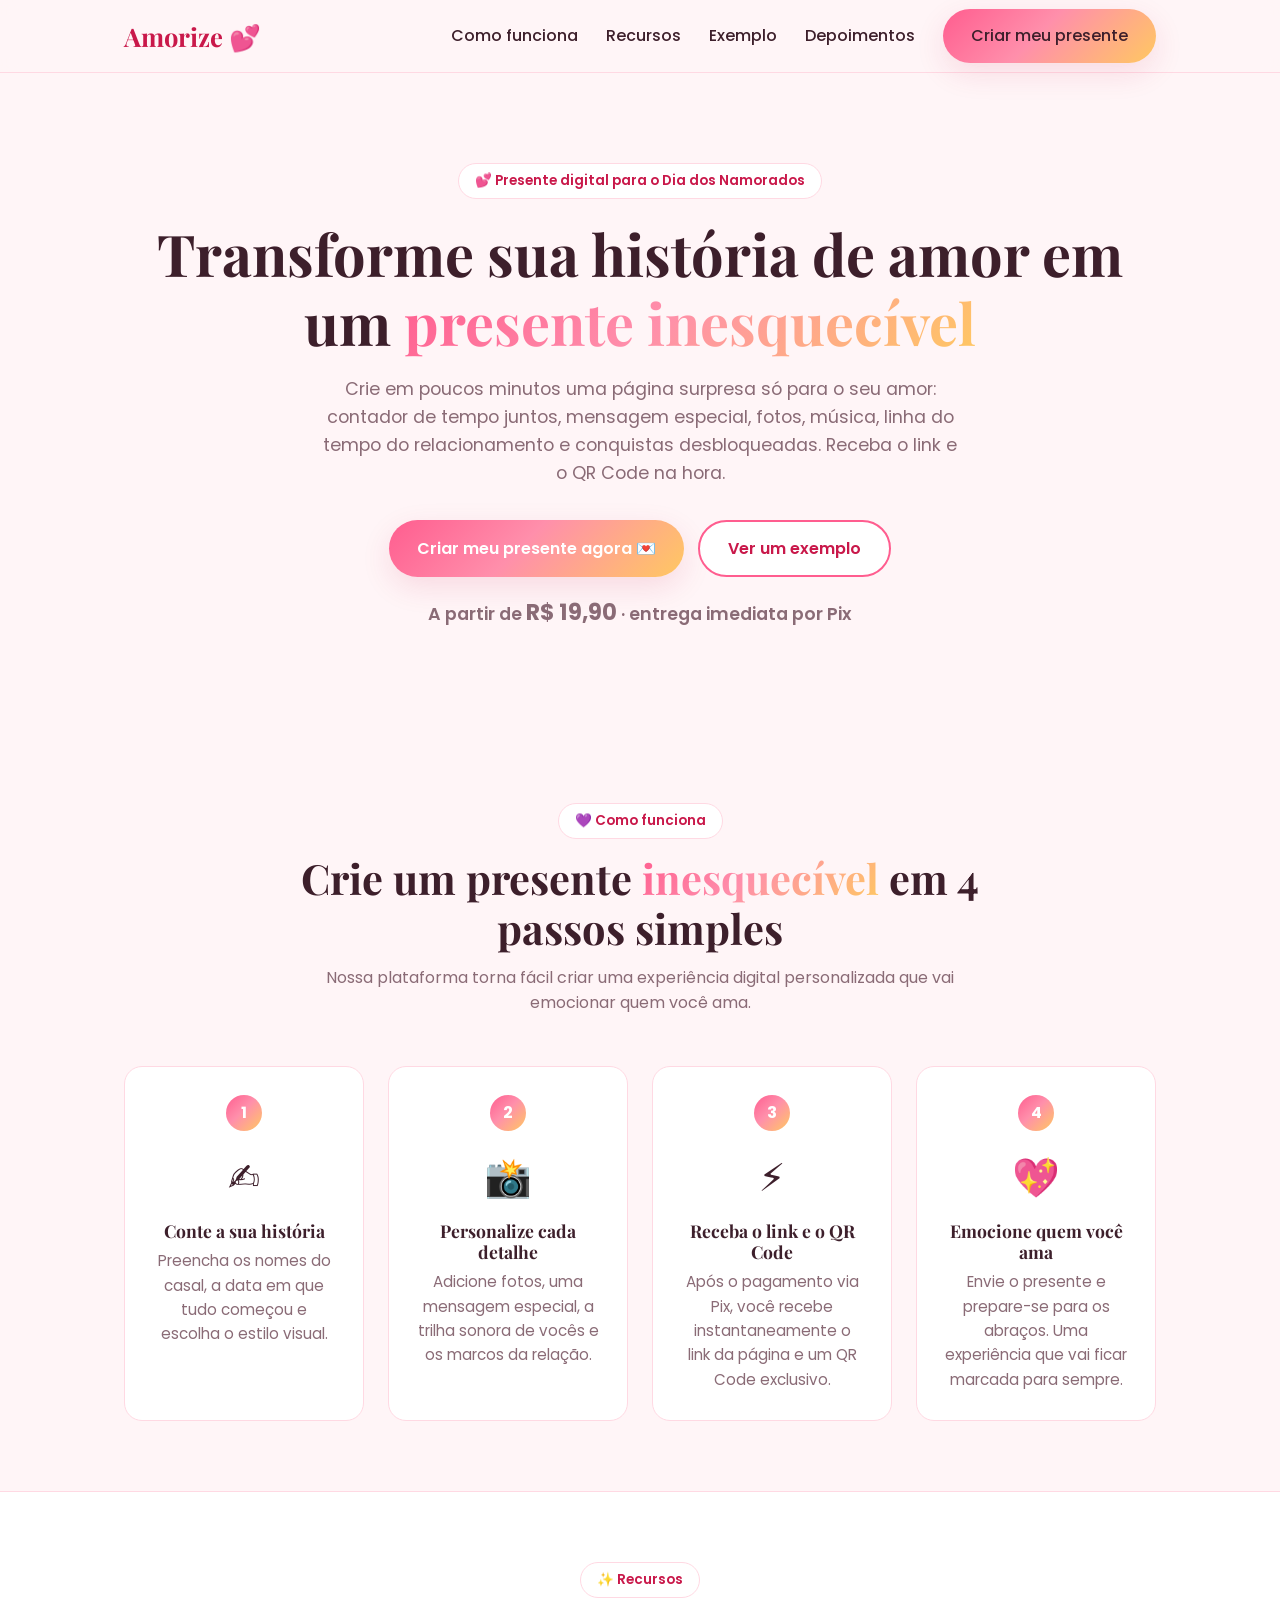
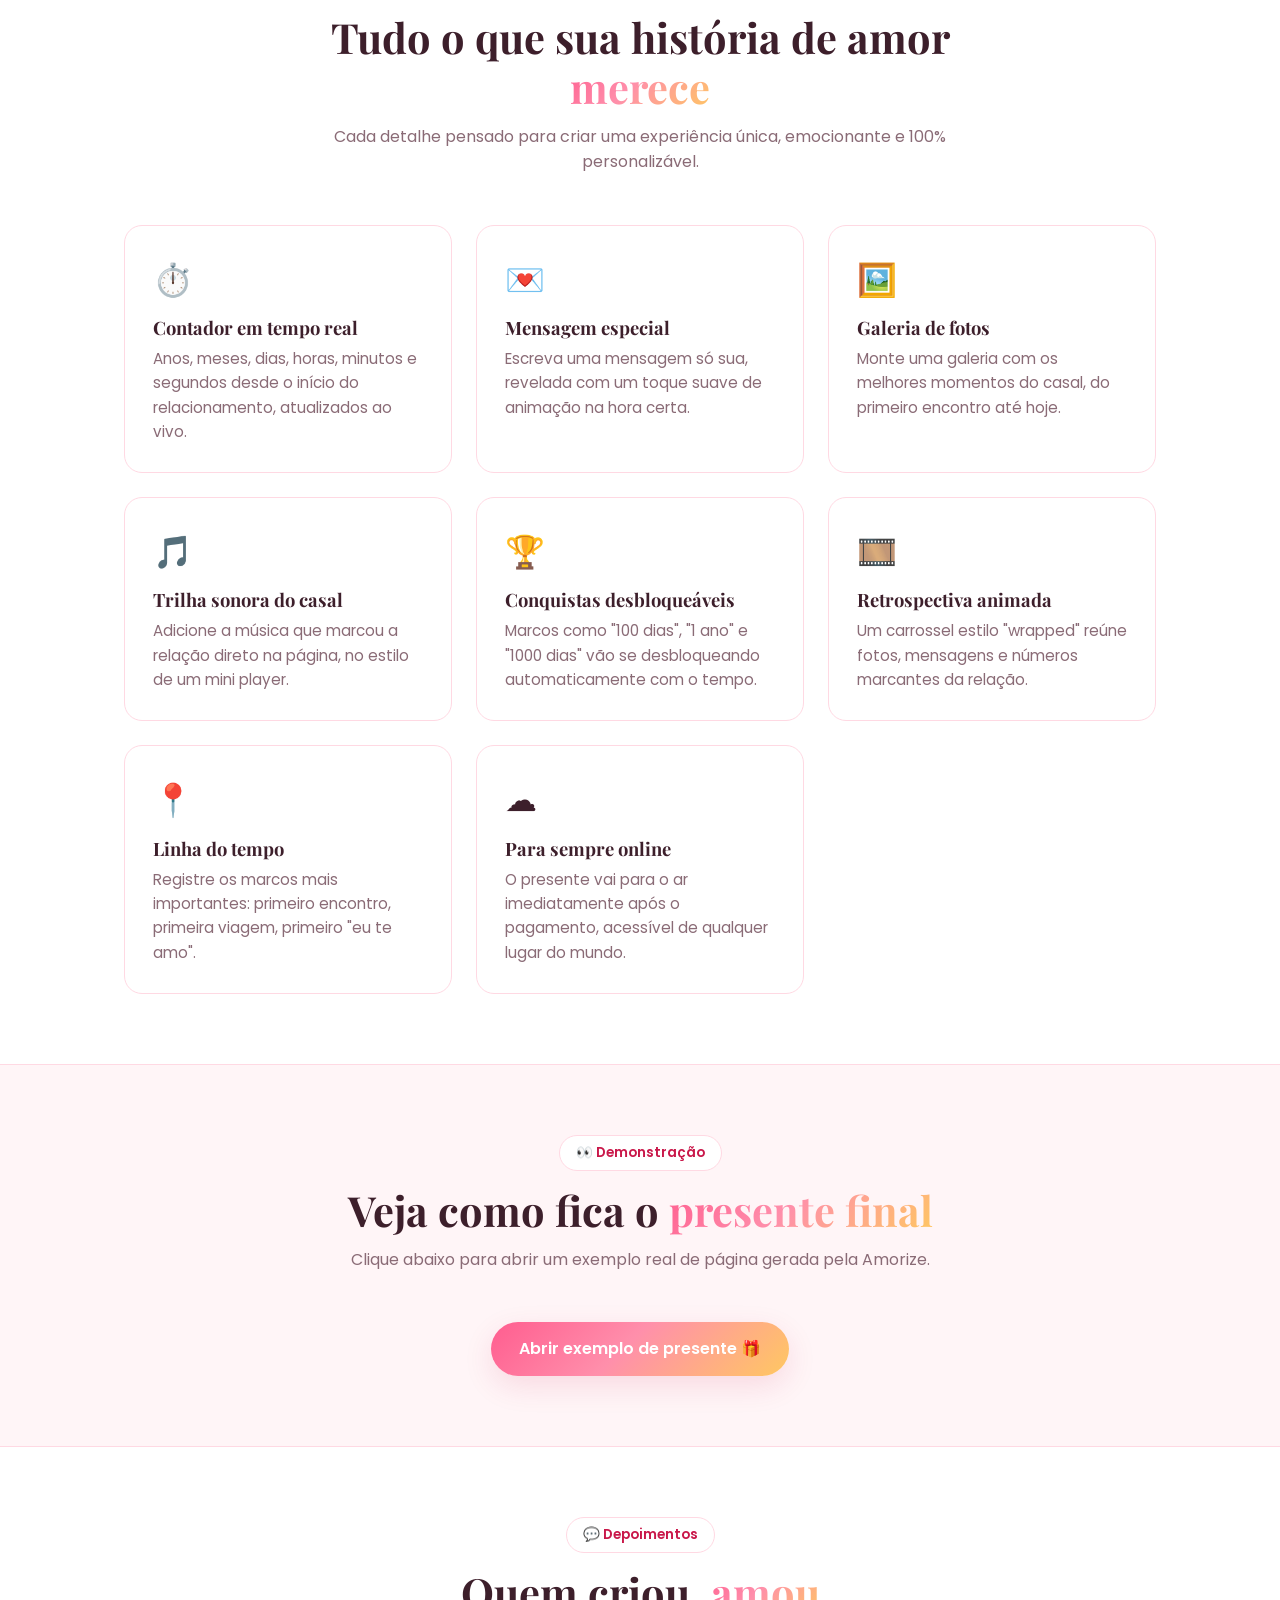
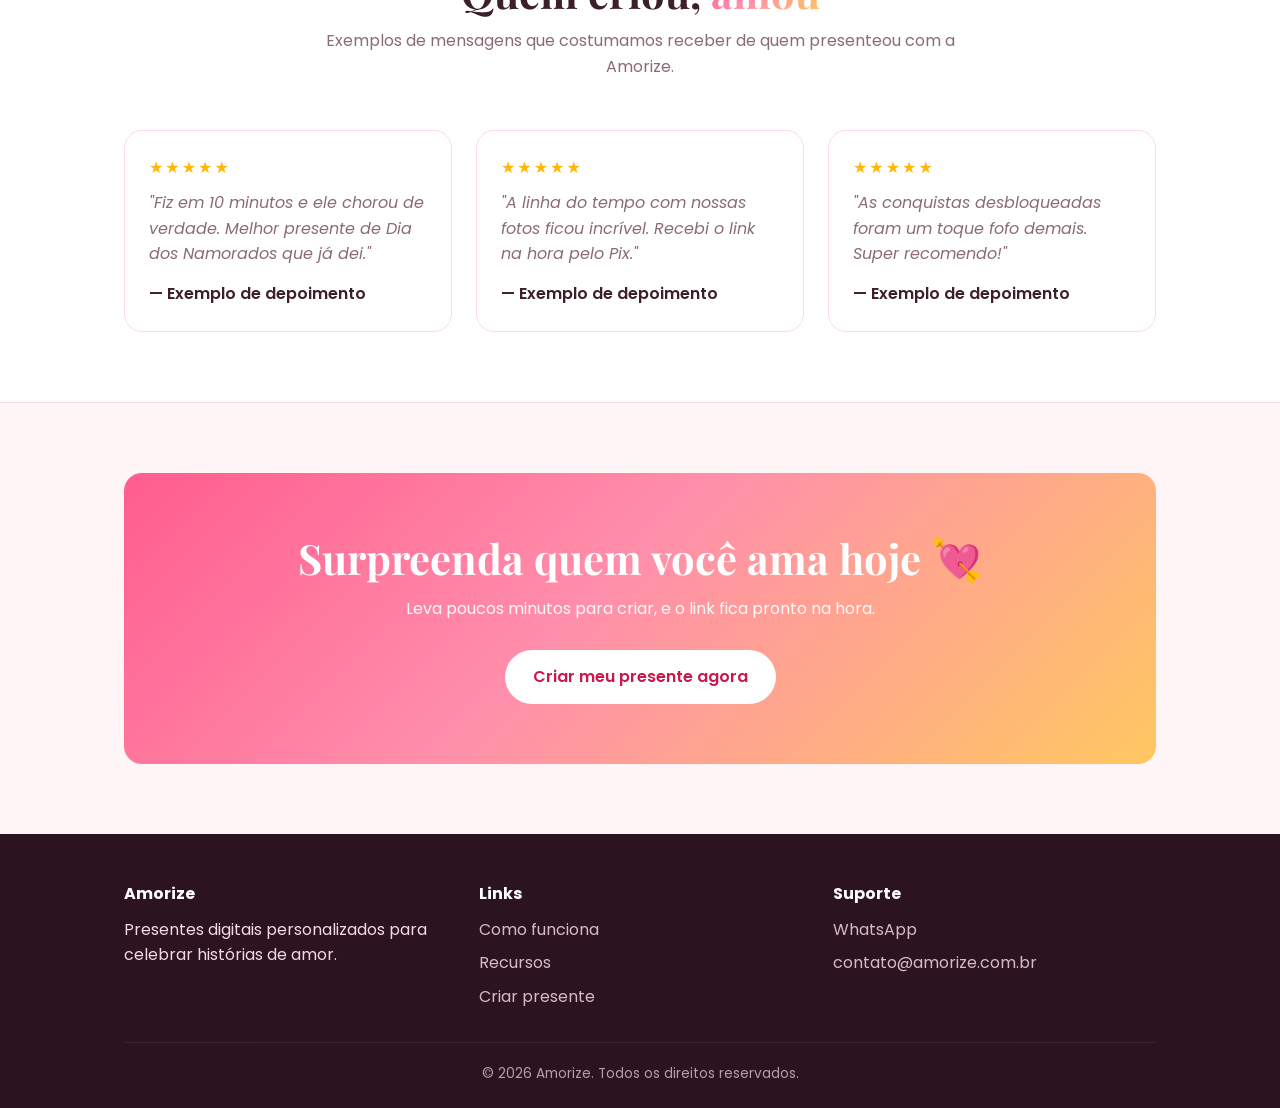
==== index.html @ 8df76402 "Cria site Amorize: presente digital personalizado para casais Landing page, fluxo de criação em etap" ====
<!DOCTYPE html>
<html lang="pt-BR">
<head>
  <meta charset="UTF-8" />
  <meta name="viewport" content="width=device-width, initial-scale=1.0" />
  <title>Amorize — Presente digital personalizado para o Dia dos Namorados</title>
  <meta name="description" content="Crie em minutos uma página surpresa personalizada para quem você ama: contador de tempo juntos, mensagem especial, fotos, música, linha do tempo e conquistas." />
  <link rel="preconnect" href="https://fonts.googleapis.com" />
  <link href="https://fonts.googleapis.com/css2?family=Playfair+Display:wght@600;700&family=Poppins:wght@400;500;600;700&display=swap" rel="stylesheet" />
  <link rel="stylesheet" href="assets/css/style.css" />
</head>
<body>

  <header class="site-header">
    <div class="container">
      <div class="logo">Amorize 💕</div>
      <nav class="nav-links">
        <a href="#como-funciona">Como funciona</a>
        <a href="#recursos">Recursos</a>
        <a href="#exemplo">Exemplo</a>
        <a href="#depoimentos">Depoimentos</a>
        <a href="criar.html" class="btn btn-primary">Criar meu presente</a>
      </nav>
      <button class="nav-toggle" aria-label="Abrir menu">
        <span></span><span></span><span></span>
      </button>
    </div>
  </header>

  <section class="hero">
    <div class="hearts-bg" data-quantidade="18"></div>
    <div class="container">
      <span class="tag">💕 Presente digital para o Dia dos Namorados</span>
      <h1>Transforme sua história de amor em um <span>presente inesquecível</span></h1>
      <p>
        Crie em poucos minutos uma página surpresa só para o seu amor: contador de tempo juntos,
        mensagem especial, fotos, música, linha do tempo do relacionamento e conquistas desbloqueadas.
        Receba o link e o QR Code na hora.
      </p>
      <div class="hero-cta">
        <a href="criar.html" class="btn btn-primary">Criar meu presente agora 💌</a>
        <a href="#exemplo" class="btn btn-secondary">Ver um exemplo</a>
      </div>
      <p class="price-tag">A partir de <strong>R$ 19,90</strong> · entrega imediata por Pix</p>
    </div>
  </section>

  <section id="como-funciona">
    <div class="container">
      <div class="section-header">
        <span class="tag">💜 Como funciona</span>
        <h2>Crie um presente <span class="accent">inesquecível</span> em 4 passos simples</h2>
        <p>Nossa plataforma torna fácil criar uma experiência digital personalizada que vai emocionar quem você ama.</p>
      </div>
      <div class="steps">
        <div class="step-card">
          <div class="step-number">1</div>
          <div class="emoji">✍️</div>
          <h3>Conte a sua história</h3>
          <p>Preencha os nomes do casal, a data em que tudo começou e escolha o estilo visual.</p>
        </div>
        <div class="step-card">
          <div class="step-number">2</div>
          <div class="emoji">📸</div>
          <h3>Personalize cada detalhe</h3>
          <p>Adicione fotos, uma mensagem especial, a trilha sonora de vocês e os marcos da relação.</p>
        </div>
        <div class="step-card">
          <div class="step-number">3</div>
          <div class="emoji">⚡</div>
          <h3>Receba o link e o QR Code</h3>
          <p>Após o pagamento via Pix, você recebe instantaneamente o link da página e um QR Code exclusivo.</p>
        </div>
        <div class="step-card">
          <div class="step-number">4</div>
          <div class="emoji">💖</div>
          <h3>Emocione quem você ama</h3>
          <p>Envie o presente e prepare-se para os abraços. Uma experiência que vai ficar marcada para sempre.</p>
        </div>
      </div>
    </div>
  </section>

  <section id="recursos" class="section-alt">
    <div class="container">
      <div class="section-header">
        <span class="tag">✨ Recursos</span>
        <h2>Tudo o que sua história de amor <span class="accent">merece</span></h2>
        <p>Cada detalhe pensado para criar uma experiência única, emocionante e 100% personalizável.</p>
      </div>
      <div class="features">
        <div class="feature-card">
          <div class="emoji">⏱️</div>
          <h3>Contador em tempo real</h3>
          <p>Anos, meses, dias, horas, minutos e segundos desde o início do relacionamento, atualizados ao vivo.</p>
        </div>
        <div class="feature-card">
          <div class="emoji">💌</div>
          <h3>Mensagem especial</h3>
          <p>Escreva uma mensagem só sua, revelada com um toque suave de animação na hora certa.</p>
        </div>
        <div class="feature-card">
          <div class="emoji">🖼️</div>
          <h3>Galeria de fotos</h3>
          <p>Monte uma galeria com os melhores momentos do casal, do primeiro encontro até hoje.</p>
        </div>
        <div class="feature-card">
          <div class="emoji">🎵</div>
          <h3>Trilha sonora do casal</h3>
          <p>Adicione a música que marcou a relação direto na página, no estilo de um mini player.</p>
        </div>
        <div class="feature-card">
          <div class="emoji">🏆</div>
          <h3>Conquistas desbloqueáveis</h3>
          <p>Marcos como "100 dias", "1 ano" e "1000 dias" vão se desbloqueando automaticamente com o tempo.</p>
        </div>
        <div class="feature-card">
          <div class="emoji">🎞️</div>
          <h3>Retrospectiva animada</h3>
          <p>Um carrossel estilo "wrapped" reúne fotos, mensagens e números marcantes da relação.</p>
        </div>
        <div class="feature-card">
          <div class="emoji">📍</div>
          <h3>Linha do tempo</h3>
          <p>Registre os marcos mais importantes: primeiro encontro, primeira viagem, primeiro "eu te amo".</p>
        </div>
        <div class="feature-card">
          <div class="emoji">☁️</div>
          <h3>Para sempre online</h3>
          <p>O presente vai para o ar imediatamente após o pagamento, acessível de qualquer lugar do mundo.</p>
        </div>
      </div>
    </div>
  </section>

  <section id="exemplo">
    <div class="container">
      <div class="section-header">
        <span class="tag">👀 Demonstração</span>
        <h2>Veja como fica o <span class="accent">presente final</span></h2>
        <p>Clique abaixo para abrir um exemplo real de página gerada pela Amorize.</p>
      </div>
      <div style="text-align:center;">
        <a id="link-exemplo" href="presente.html" target="_blank" class="btn btn-primary">Abrir exemplo de presente 🎁</a>
      </div>
    </div>
  </section>

  <section id="depoimentos" class="section-alt">
    <div class="container">
      <div class="section-header">
        <span class="tag">💬 Depoimentos</span>
        <h2>Quem criou, <span class="accent">amou</span></h2>
        <p>Exemplos de mensagens que costumamos receber de quem presenteou com a Amorize.</p>
      </div>
      <!-- Substitua pelos depoimentos reais dos seus clientes -->
      <div class="testimonials">
        <div class="testimonial-card">
          <div class="stars">★★★★★</div>
          <p>"Fiz em 10 minutos e ele chorou de verdade. Melhor presente de Dia dos Namorados que já dei."</p>
          <div class="author">— Exemplo de depoimento</div>
        </div>
        <div class="testimonial-card">
          <div class="stars">★★★★★</div>
          <p>"A linha do tempo com nossas fotos ficou incrível. Recebi o link na hora pelo Pix."</p>
          <div class="author">— Exemplo de depoimento</div>
        </div>
        <div class="testimonial-card">
          <div class="stars">★★★★★</div>
          <p>"As conquistas desbloqueadas foram um toque fofo demais. Super recomendo!"</p>
          <div class="author">— Exemplo de depoimento</div>
        </div>
      </div>
    </div>
  </section>

  <section>
    <div class="container">
      <div class="cta-final">
        <h2>Surpreenda quem você ama hoje 💘</h2>
        <p>Leva poucos minutos para criar, e o link fica pronto na hora.</p>
        <a href="criar.html" class="btn btn-secondary">Criar meu presente agora</a>
      </div>
    </div>
  </section>

  <footer class="site-footer">
    <div class="container">
      <div class="footer-grid">
        <div>
          <h4>Amorize</h4>
          <p>Presentes digitais personalizados para celebrar histórias de amor.</p>
        </div>
        <div>
          <h4>Links</h4>
          <ul>
            <li><a href="#como-funciona">Como funciona</a></li>
            <li><a href="#recursos">Recursos</a></li>
            <li><a href="criar.html">Criar presente</a></li>
          </ul>
        </div>
        <div>
          <h4>Suporte</h4>
          <ul>
            <li><a href="#" id="link-whatsapp">WhatsApp</a></li>
            <li><a href="mailto:contato@amorize.com.br">contato@amorize.com.br</a></li>
          </ul>
        </div>
      </div>
      <div class="footer-bottom">
        &copy; <span id="ano"></span> Amorize. Todos os direitos reservados.
      </div>
    </div>
  </footer>

  <script src="assets/js/config.js"></script>
  <script src="assets/js/encode.js"></script>
  <script src="assets/js/main.js"></script>
  <script>
    document.getElementById('ano').textContent = new Date().getFullYear();

    document.getElementById('link-whatsapp').href =
      `https://wa.me/${AMORIZE_CONFIG.whatsapp}`;

    // Monta o link de exemplo com dados de demonstração
    const exemploDados = {
      de: 'João',
      para: 'Maria',
      data: '2022-06-12',
      mensagem:
        'E pensar que tudo começou do nada... ✨ Olha só pra gente agora, escrevendo nossa própria história. Te amo mais a cada dia que passa, feliz Dia dos Namorados, meu amor!',
      musica: 'dQw4w9WgXcQ',
      fotos: [],
      linha: [
        { data: '2022-01-15', titulo: 'Primeira mensagem', texto: 'O dia em que tudo começou.' },
        { data: '2022-06-12', titulo: 'Ficamos juntos', texto: 'A melhor decisão da minha vida.' },
        { data: '2023-12-24', titulo: 'Primeira viagem juntos', texto: 'Uma virada de ano inesquecível.' },
      ],
      tema: 'rosa',
    };
    document.getElementById('link-exemplo').href = `presente.html?d=${amzEncode(exemploDados)}`;
  </script>
</body>
</html>
---- assets/css/style.css ----
/* =========================================================
   AMORIZE — estilos globais
   ========================================================= */

:root {
  --primary: #ff5d8f;
  --primary-dark: #c9184a;
  --accent: #ffb703;
  --bg: #fff5f7;
  --card: #ffffff;
  --text: #3d1f2b;
  --text-light: #8a6b76;
  --border: #ffd9e3;
  --gradient: linear-gradient(135deg, #ff5d8f 0%, #ff8fab 45%, #ffc861 100%);
  --radius: 18px;
  --shadow: 0 10px 30px rgba(201, 24, 74, 0.12);
  --font-title: 'Playfair Display', Georgia, serif;
  --font-body: 'Poppins', system-ui, -apple-system, sans-serif;
}

/* temas alternativos para a página do presente */
.tema-vermelho {
  --primary: #e63946;
  --primary-dark: #9d0208;
  --accent: #ffba08;
  --gradient: linear-gradient(135deg, #e63946 0%, #ff758f 45%, #ffba08 100%);
}

.tema-roxo {
  --primary: #9d4edd;
  --primary-dark: #5a189a;
  --accent: #ff9e00;
  --gradient: linear-gradient(135deg, #5a189a 0%, #9d4edd 45%, #ff8fab 100%);
}

.tema-dourado {
  --primary: #c98a2c;
  --primary-dark: #7f4f24;
  --accent: #ff5d8f;
  --gradient: linear-gradient(135deg, #7f4f24 0%, #c98a2c 45%, #ffd166 100%);
}

* {
  margin: 0;
  padding: 0;
  box-sizing: border-box;
}

html {
  scroll-behavior: smooth;
}

body {
  font-family: var(--font-body);
  background: var(--bg);
  color: var(--text);
  line-height: 1.6;
}

h1, h2, h3, h4 {
  font-family: var(--font-title);
  line-height: 1.2;
}

img {
  max-width: 100%;
  display: block;
}

a {
  color: var(--primary-dark);
  text-decoration: none;
}

.container {
  max-width: 1080px;
  margin: 0 auto;
  padding: 0 24px;
}

/* =========================================================
   Corações flutuantes (fundo decorativo)
   ========================================================= */

.hearts-bg {
  position: absolute;
  inset: 0;
  overflow: hidden;
  pointer-events: none;
  z-index: 0;
}

.hearts-bg .heart {
  position: absolute;
  top: 110%;
  animation: subir-coracao linear infinite;
}

@keyframes subir-coracao {
  to {
    transform: translateY(-130vh) rotate(20deg);
  }
}

/* =========================================================
   Cabeçalho
   ========================================================= */

.site-header {
  position: sticky;
  top: 0;
  z-index: 50;
  background: rgba(255, 245, 247, 0.9);
  backdrop-filter: blur(8px);
  border-bottom: 1px solid var(--border);
}

.site-header .container {
  display: flex;
  align-items: center;
  justify-content: space-between;
  height: 72px;
}

.logo {
  font-family: var(--font-title);
  font-size: 1.6rem;
  font-weight: 700;
  color: var(--primary-dark);
}

.nav-links {
  display: flex;
  gap: 28px;
  align-items: center;
}

.nav-links a {
  color: var(--text);
  font-weight: 500;
}

.nav-links a:hover {
  color: var(--primary-dark);
}

.nav-toggle {
  display: none;
  flex-direction: column;
  gap: 5px;
  background: none;
  border: none;
  cursor: pointer;
}

.nav-toggle span {
  width: 26px;
  height: 3px;
  background: var(--primary-dark);
  border-radius: 2px;
}

/* =========================================================
   Botões
   ========================================================= */

.btn {
  display: inline-flex;
  align-items: center;
  justify-content: center;
  gap: 8px;
  padding: 14px 28px;
  border-radius: 999px;
  font-weight: 600;
  font-size: 1rem;
  cursor: pointer;
  border: none;
  transition: transform 0.15s ease, box-shadow 0.15s ease, opacity 0.15s ease;
}

.btn:active {
  transform: scale(0.97);
}

.btn-primary {
  background: var(--gradient);
  color: #fff;
  box-shadow: var(--shadow);
}

.btn-primary:hover {
  box-shadow: 0 14px 34px rgba(201, 24, 74, 0.22);
}

.btn-secondary {
  background: #fff;
  color: var(--primary-dark);
  border: 2px solid var(--primary);
}

.btn-whatsapp {
  background: #25d366;
  color: #fff;
}

.btn-block {
  width: 100%;
}

.btn:disabled {
  opacity: 0.5;
  cursor: not-allowed;
}

/* =========================================================
   Hero
   ========================================================= */

.hero {
  position: relative;
  overflow: hidden;
  padding: 90px 0 70px;
  text-align: center;
}

.hero .container {
  position: relative;
  z-index: 1;
}

.tag {
  display: inline-flex;
  align-items: center;
  gap: 6px;
  background: #fff;
  border: 1px solid var(--border);
  color: var(--primary-dark);
  font-weight: 600;
  font-size: 0.85rem;
  padding: 6px 16px;
  border-radius: 999px;
  margin-bottom: 20px;
}

.hero h1 {
  font-size: clamp(2.2rem, 5vw, 3.6rem);
  margin-bottom: 18px;
}

.hero h1 span {
  background: var(--gradient);
  -webkit-background-clip: text;
  background-clip: text;
  color: transparent;
}

.hero p {
  max-width: 640px;
  margin: 0 auto 32px;
  color: var(--text-light);
  font-size: 1.1rem;
}

.hero-cta {
  display: flex;
  flex-wrap: wrap;
  gap: 14px;
  justify-content: center;
  margin-bottom: 18px;
}

.price-tag {
  font-weight: 600;
  color: var(--primary-dark);
}

.price-tag strong {
  font-size: 1.4rem;
}

/* =========================================================
   Seções genéricas
   ========================================================= */

section {
  padding: 70px 0;
}

.section-header {
  text-align: center;
  max-width: 680px;
  margin: 0 auto 50px;
}

.section-header .tag {
  margin-bottom: 14px;
}

.section-header h2 {
  font-size: clamp(1.8rem, 4vw, 2.6rem);
  margin-bottom: 12px;
}

.section-header h2 .accent {
  background: var(--gradient);
  -webkit-background-clip: text;
  background-clip: text;
  color: transparent;
}

.section-header p {
  color: var(--text-light);
}

.section-alt {
  background: #fff;
  border-top: 1px solid var(--border);
  border-bottom: 1px solid var(--border);
}

/* =========================================================
   Como funciona — passos
   ========================================================= */

.steps {
  display: grid;
  grid-template-columns: repeat(auto-fit, minmax(220px, 1fr));
  gap: 24px;
}

.step-card {
  background: var(--card);
  border: 1px solid var(--border);
  border-radius: var(--radius);
  padding: 28px;
  text-align: center;
  position: relative;
}

.step-number {
  width: 36px;
  height: 36px;
  border-radius: 50%;
  background: var(--gradient);
  color: #fff;
  display: flex;
  align-items: center;
  justify-content: center;
  font-weight: 700;
  margin: 0 auto 16px;
}

.step-card .emoji {
  font-size: 2.4rem;
  margin-bottom: 12px;
}

.step-card h3 {
  font-size: 1.1rem;
  margin-bottom: 8px;
}

.step-card p {
  color: var(--text-light);
  font-size: 0.95rem;
}

/* =========================================================
   Recursos
   ========================================================= */

.features {
  display: grid;
  grid-template-columns: repeat(auto-fit, minmax(260px, 1fr));
  gap: 24px;
}

.feature-card {
  background: var(--card);
  border: 1px solid var(--border);
  border-radius: var(--radius);
  padding: 28px;
}

.feature-card .emoji {
  font-size: 2rem;
  margin-bottom: 12px;
}

.feature-card h3 {
  font-size: 1.15rem;
  margin-bottom: 8px;
}

.feature-card p {
  color: var(--text-light);
  font-size: 0.95rem;
}

/* =========================================================
   Depoimentos
   ========================================================= */

.testimonials {
  display: grid;
  grid-template-columns: repeat(auto-fit, minmax(260px, 1fr));
  gap: 24px;
}

.testimonial-card {
  background: var(--card);
  border: 1px solid var(--border);
  border-radius: var(--radius);
  padding: 24px;
}

.testimonial-card .stars {
  color: var(--accent);
  margin-bottom: 10px;
  letter-spacing: 2px;
}

.testimonial-card p {
  color: var(--text-light);
  font-style: italic;
  margin-bottom: 14px;
}

.testimonial-card .author {
  font-weight: 600;
  color: var(--text);
  font-style: normal;
}

/* =========================================================
   CTA final
   ========================================================= */

.cta-final {
  text-align: center;
  background: var(--gradient);
  border-radius: var(--radius);
  padding: 60px 24px;
  color: #fff;
}

.cta-final h2 {
  font-size: clamp(1.8rem, 4vw, 2.6rem);
  margin-bottom: 14px;
}

.cta-final p {
  margin-bottom: 28px;
  opacity: 0.95;
}

.cta-final .btn-secondary {
  background: #fff;
  border: none;
}

/* =========================================================
   Rodapé
   ========================================================= */

.site-footer {
  background: #2b1320;
  color: #f4d9e2;
  padding: 50px 0 24px;
}

.site-footer .footer-grid {
  display: grid;
  grid-template-columns: repeat(auto-fit, minmax(180px, 1fr));
  gap: 32px;
  margin-bottom: 32px;
}

.site-footer h4 {
  font-family: var(--font-body);
  font-size: 1rem;
  margin-bottom: 14px;
  color: #fff;
}

.site-footer a {
  color: #f4d9e2;
  opacity: 0.85;
}

.site-footer a:hover {
  opacity: 1;
}

.site-footer ul {
  list-style: none;
  display: flex;
  flex-direction: column;
  gap: 8px;
}

.footer-bottom {
  text-align: center;
  font-size: 0.85rem;
  opacity: 0.7;
  border-top: 1px solid rgba(255, 255, 255, 0.1);
  padding-top: 20px;
}

/* =========================================================
   Formulário de criação (multi-step)
   ========================================================= */

.form-shell {
  max-width: 640px;
  margin: 0 auto;
  background: var(--card);
  border-radius: var(--radius);
  box-shadow: var(--shadow);
  padding: 36px;
}

.progress-bar {
  display: flex;
  gap: 6px;
  margin-bottom: 28px;
}

.progress-bar span {
  flex: 1;
  height: 6px;
  border-radius: 999px;
  background: var(--border);
  transition: background 0.2s ease;
}

.progress-bar span.active {
  background: var(--gradient);
}

.form-step {
  display: none;
}

.form-step.active {
  display: block;
  animation: aparecer 0.3s ease;
}

@keyframes aparecer {
  from { opacity: 0; transform: translateY(10px); }
  to { opacity: 1; transform: translateY(0); }
}

.form-step h2 {
  font-size: 1.5rem;
  margin-bottom: 6px;
}

.form-step > p {
  color: var(--text-light);
  margin-bottom: 22px;
  font-size: 0.95rem;
}

.field {
  margin-bottom: 18px;
}

.field label {
  display: block;
  font-weight: 600;
  margin-bottom: 6px;
  font-size: 0.95rem;
}

.field .hint {
  display: block;
  font-size: 0.8rem;
  color: var(--text-light);
  margin-top: 4px;
}

.field input,
.field textarea,
.field select {
  width: 100%;
  padding: 12px 14px;
  border: 2px solid var(--border);
  border-radius: 12px;
  font-family: var(--font-body);
  font-size: 1rem;
  background: #fff;
  color: var(--text);
}

.field input:focus,
.field textarea:focus,
.field select:focus {
  outline: none;
  border-color: var(--primary);
}

.field-row {
  display: grid;
  grid-template-columns: 1fr 1fr;
  gap: 14px;
}

.theme-options {
  display: grid;
  grid-template-columns: repeat(auto-fit, minmax(120px, 1fr));
  gap: 14px;
}

.theme-option {
  cursor: pointer;
  border: 2px solid var(--border);
  border-radius: 14px;
  padding: 14px;
  text-align: center;
  font-weight: 600;
  font-size: 0.9rem;
  transition: border-color 0.15s ease;
}

.theme-option .swatch {
  width: 100%;
  height: 36px;
  border-radius: 8px;
  margin-bottom: 8px;
}

.theme-option.selected {
  border-color: var(--primary-dark);
}

.theme-option input {
  display: none;
}

.swatch-rosa { background: linear-gradient(135deg, #ff5d8f, #ffc861); }
.swatch-vermelho { background: linear-gradient(135deg, #e63946, #ffba08); }
.swatch-roxo { background: linear-gradient(135deg, #5a189a, #9d4edd); }
.swatch-dourado { background: linear-gradient(135deg, #7f4f24, #ffd166); }

.form-nav {
  display: flex;
  justify-content: space-between;
  gap: 12px;
  margin-top: 28px;
}

.error-message {
  color: var(--primary-dark);
  font-size: 0.85rem;
  margin-top: 6px;
  display: none;
}

.error-message.show {
  display: block;
}

/* =========================================================
   Pagamento
   ========================================================= */

.pix-box {
  text-align: center;
  border: 2px dashed var(--border);
  border-radius: var(--radius);
  padding: 24px;
  margin-bottom: 20px;
}

.pix-box img {
  margin: 0 auto 16px;
  border-radius: 12px;
  border: 1px solid var(--border);
}

.pix-key-row {
  display: flex;
  gap: 8px;
  margin-top: 12px;
}

.pix-key-row input {
  flex: 1;
  padding: 10px 12px;
  border: 2px solid var(--border);
  border-radius: 10px;
  font-family: monospace;
  font-size: 0.85rem;
  background: #fff5f7;
  color: var(--text);
}

.amount-display {
  font-size: 1.6rem;
  font-weight: 700;
  color: var(--primary-dark);
  margin-bottom: 6px;
}

/* =========================================================
   Resultado final (link gerado)
   ========================================================= */

.result-box {
  text-align: center;
}

.result-box .emoji-big {
  font-size: 3rem;
  margin-bottom: 12px;
}

.link-row {
  display: flex;
  gap: 8px;
  margin: 18px 0;
}

.link-row input {
  flex: 1;
  padding: 12px 14px;
  border: 2px solid var(--border);
  border-radius: 10px;
  font-size: 0.9rem;
  background: #fff5f7;
}

.result-actions {
  display: flex;
  flex-wrap: wrap;
  gap: 10px;
  justify-content: center;
}

/* =========================================================
   Página do presente
   ========================================================= */

.gift-page {
  min-height: 100vh;
  position: relative;
  background: linear-gradient(180deg, #fff5f7 0%, #fff 100%);
  overflow-x: hidden;
}

.gift-hero {
  position: relative;
  text-align: center;
  padding: 70px 24px 50px;
  background: var(--gradient);
  color: #fff;
  overflow: hidden;
}

.gift-hero .container {
  position: relative;
  z-index: 1;
}

.gift-hero .from {
  font-size: 0.95rem;
  opacity: 0.9;
  margin-bottom: 6px;
}

.gift-hero h1 {
  font-size: clamp(2rem, 6vw, 3.2rem);
  margin-bottom: 8px;
}

.gift-hero .since {
  font-size: 1rem;
  opacity: 0.95;
}

.gift-section {
  max-width: 760px;
  margin: 0 auto;
  padding: 50px 24px;
}

.gift-section h2 {
  font-size: 1.6rem;
  margin-bottom: 18px;
  text-align: center;
}

/* contador */
.counter-grid {
  display: grid;
  grid-template-columns: repeat(3, 1fr);
  gap: 14px;
}

@media (min-width: 540px) {
  .counter-grid {
    grid-template-columns: repeat(6, 1fr);
  }
}

.counter-item {
  background: #fff;
  border: 1px solid var(--border);
  border-radius: 14px;
  padding: 18px 8px;
  text-align: center;
  box-shadow: var(--shadow);
}

.counter-item .value {
  font-size: 1.8rem;
  font-weight: 700;
  color: var(--primary-dark);
  font-family: var(--font-title);
}

.counter-item .label {
  font-size: 0.8rem;
  color: var(--text-light);
  text-transform: uppercase;
  letter-spacing: 0.04em;
}

/* mensagem especial */
.message-card {
  background: var(--gradient);
  color: #fff;
  border-radius: var(--radius);
  padding: 32px;
  text-align: center;
}

.message-card h3 {
  font-size: 1rem;
  text-transform: uppercase;
  letter-spacing: 0.08em;
  opacity: 0.85;
  margin-bottom: 14px;
}

.message-card .message-text {
  font-size: 1.2rem;
  line-height: 1.7;
  max-width: 540px;
  margin: 0 auto 18px;
  display: none;
}

.message-card .message-text.show {
  display: block;
  animation: aparecer 0.4s ease;
}

.message-card .btn-secondary {
  color: var(--primary-dark);
}

/* galeria de fotos */
.gallery {
  display: grid;
  grid-template-columns: repeat(auto-fit, minmax(140px, 1fr));
  gap: 12px;
}

.gallery img {
  width: 100%;
  height: 180px;
  object-fit: cover;
  border-radius: 14px;
  box-shadow: var(--shadow);
}

/* música */
.music-card {
  background: #fff;
  border: 1px solid var(--border);
  border-radius: var(--radius);
  padding: 18px;
  box-shadow: var(--shadow);
}

.music-card iframe {
  width: 100%;
  border-radius: 12px;
  border: none;
}

/* conquistas */
.achievements-summary {
  text-align: center;
  color: var(--text-light);
  margin-bottom: 18px;
}

.achievements-grid {
  display: grid;
  grid-template-columns: repeat(auto-fit, minmax(110px, 1fr));
  gap: 12px;
}

.achievement {
  background: #fff;
  border: 1px solid var(--border);
  border-radius: 14px;
  padding: 16px 8px;
  text-align: center;
  box-shadow: var(--shadow);
}

.achievement .icon {
  font-size: 1.8rem;
  margin-bottom: 8px;
}

.achievement .title {
  font-size: 0.8rem;
  font-weight: 600;
}

.achievement.locked {
  opacity: 0.35;
  filter: grayscale(1);
}

/* linha do tempo */
.timeline {
  position: relative;
  padding-left: 28px;
  border-left: 3px solid var(--primary);
}

.timeline-item {
  position: relative;
  margin-bottom: 28px;
}

.timeline-item::before {
  content: '';
  position: absolute;
  left: -38px;
  top: 4px;
  width: 16px;
  height: 16px;
  border-radius: 50%;
  background: var(--gradient);
  border: 3px solid #fff;
  box-shadow: var(--shadow);
}

.timeline-item .date {
  font-size: 0.8rem;
  font-weight: 700;
  color: var(--primary-dark);
  text-transform: uppercase;
  letter-spacing: 0.06em;
}

.timeline-item h4 {
  font-size: 1.05rem;
  margin: 4px 0;
}

.timeline-item p {
  color: var(--text-light);
  font-size: 0.95rem;
}

/* retrospectiva */
.retro-card {
  position: relative;
  background: #1a0e14;
  border-radius: var(--radius);
  overflow: hidden;
  min-height: 360px;
  display: flex;
  align-items: center;
  justify-content: center;
  text-align: center;
  color: #fff;
  box-shadow: var(--shadow);
}

.retro-slide {
  position: absolute;
  inset: 0;
  display: none;
  flex-direction: column;
  align-items: center;
  justify-content: center;
  padding: 32px;
  background-size: cover;
  background-position: center;
}

.retro-slide.active {
  display: flex;
  animation: aparecer 0.5s ease;
}

.retro-slide.has-photo::after {
  content: '';
  position: absolute;
  inset: 0;
  background: linear-gradient(180deg, rgba(0,0,0,0.15), rgba(0,0,0,0.65));
  z-index: 0;
}

.retro-slide .retro-content {
  position: relative;
  z-index: 1;
}

.retro-slide h3 {
  font-size: 1.6rem;
  margin-bottom: 10px;
}

.retro-slide p {
  opacity: 0.9;
  max-width: 420px;
}

.retro-controls {
  position: absolute;
  bottom: 16px;
  left: 0;
  right: 0;
  display: flex;
  justify-content: center;
  gap: 8px;
  z-index: 2;
}

.retro-dot {
  width: 8px;
  height: 8px;
  border-radius: 50%;
  background: rgba(255, 255, 255, 0.35);
  cursor: pointer;
  transition: background 0.2s ease;
}

.retro-dot.active {
  background: #fff;
}

.retro-nav {
  position: absolute;
  top: 50%;
  transform: translateY(-50%);
  background: rgba(0,0,0,0.35);
  border: none;
  color: #fff;
  width: 36px;
  height: 36px;
  border-radius: 50%;
  cursor: pointer;
  font-size: 1.1rem;
  z-index: 2;
}

.retro-nav.prev { left: 12px; }
.retro-nav.next { right: 12px; }

/* CTA final do presente */
.gift-cta {
  text-align: center;
  padding: 50px 24px 80px;
}

.gift-cta p {
  color: var(--text-light);
  margin-bottom: 16px;
}

/* =========================================================
   Responsivo
   ========================================================= */

@media (max-width: 760px) {
  .nav-links {
    position: absolute;
    top: 72px;
    left: 0;
    right: 0;
    background: #fff;
    flex-direction: column;
    padding: 16px 24px;
    border-bottom: 1px solid var(--border);
    display: none;
    gap: 16px;
  }

  .nav-links.open {
    display: flex;
  }

  .nav-toggle {
    display: flex;
  }

  .field-row {
    grid-template-columns: 1fr;
  }

  .form-shell {
    padding: 24px;
  }
}
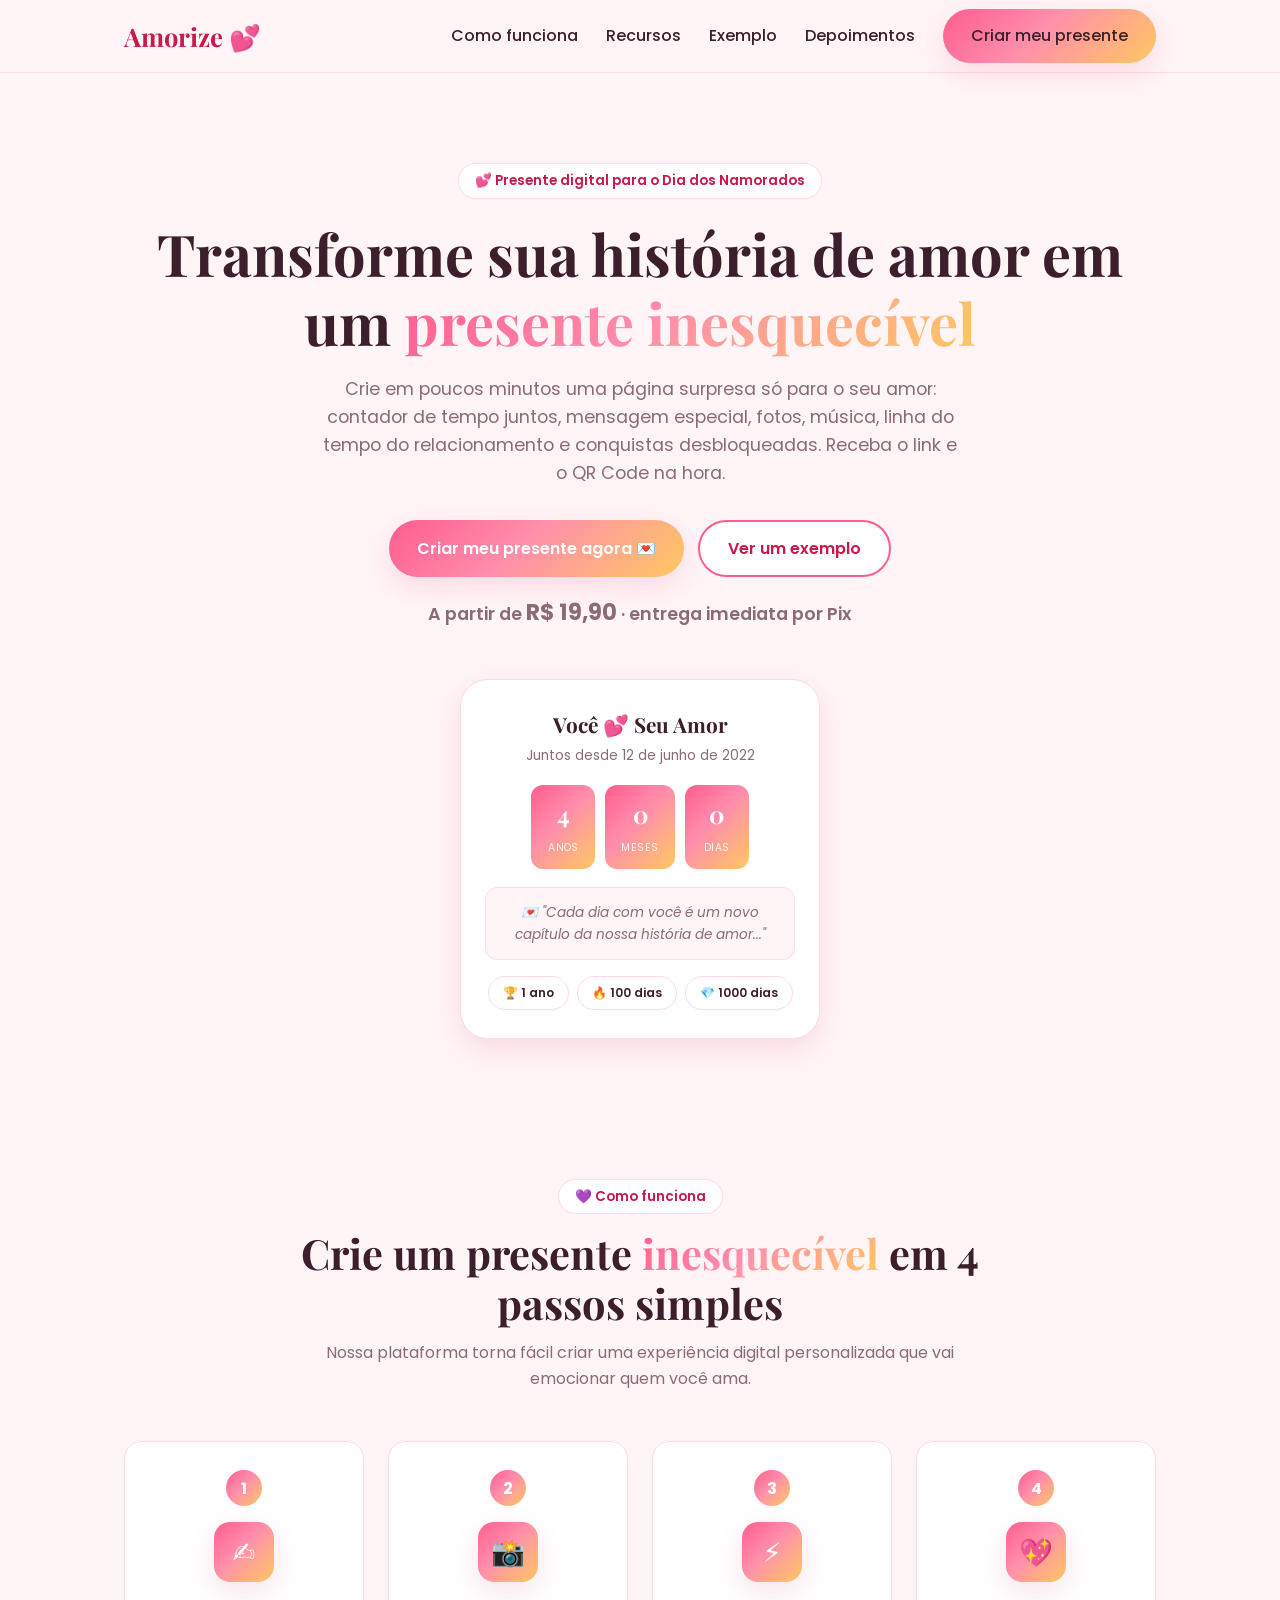
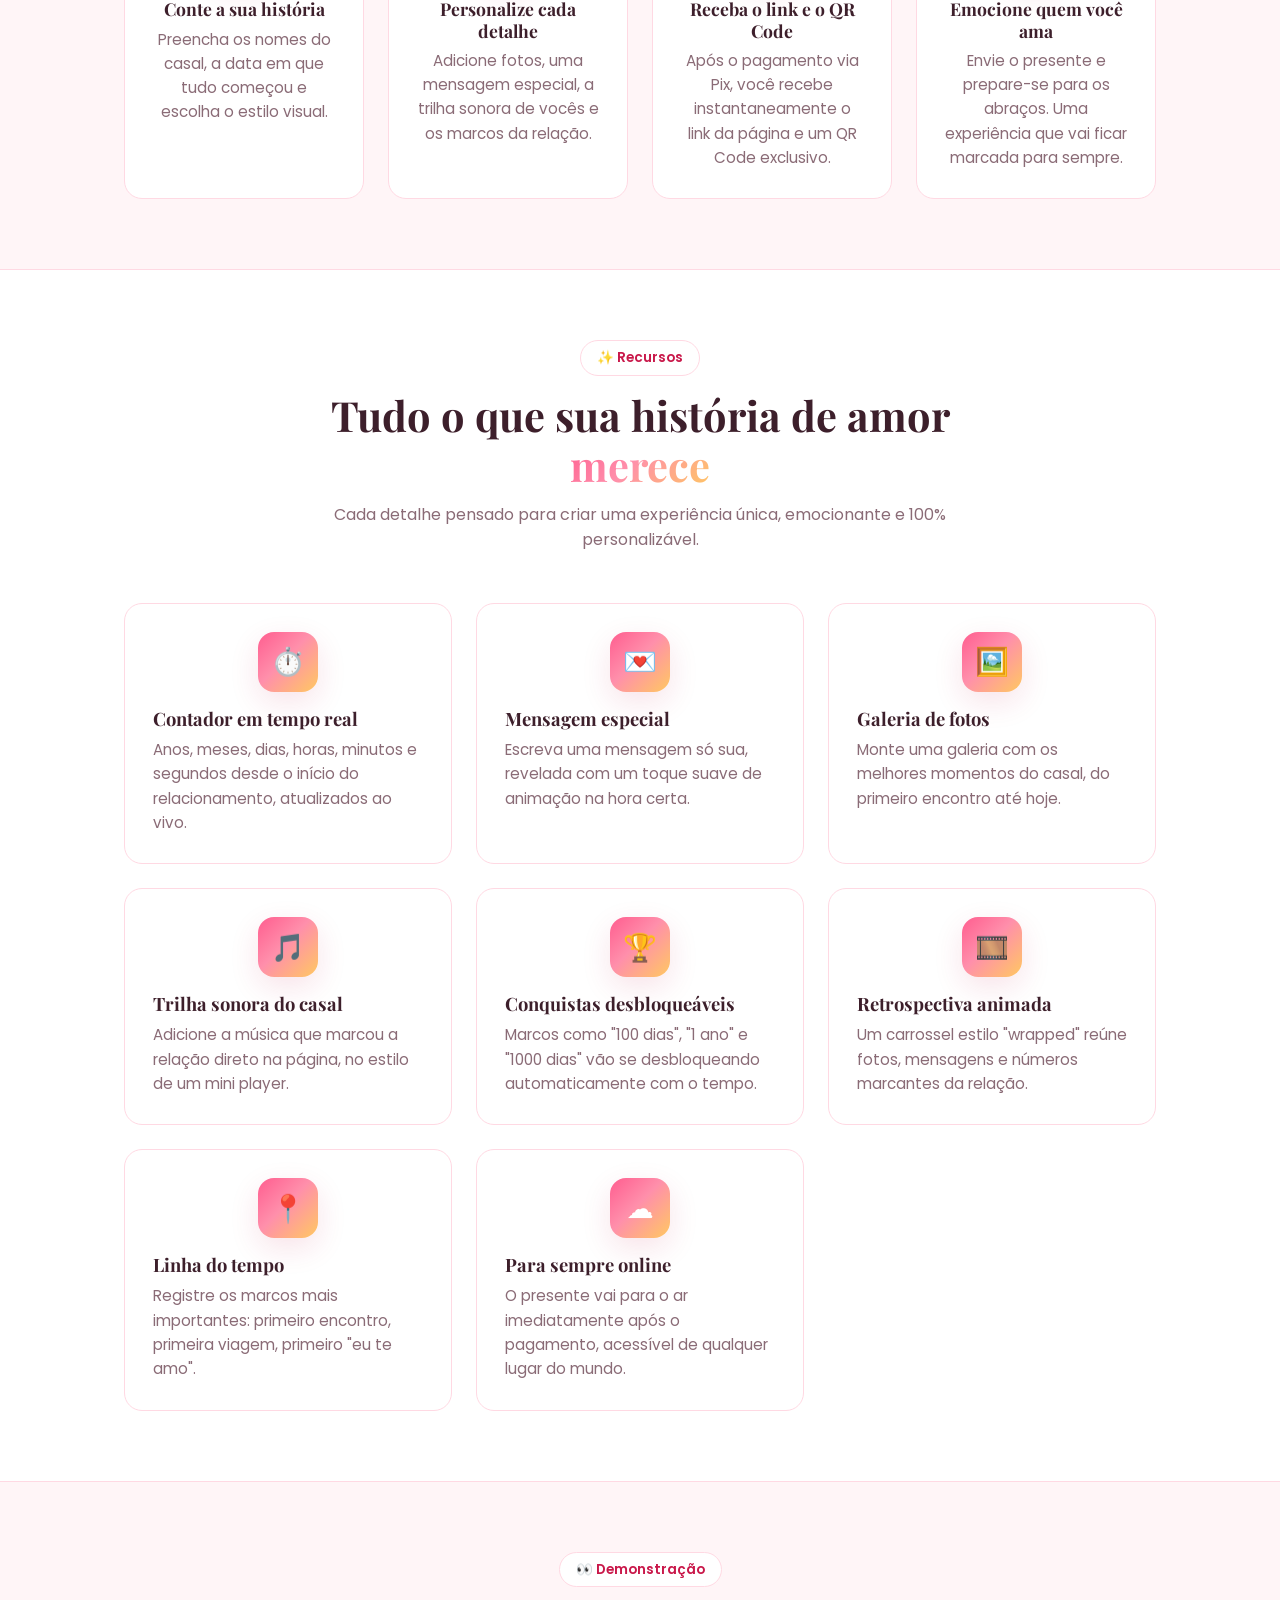
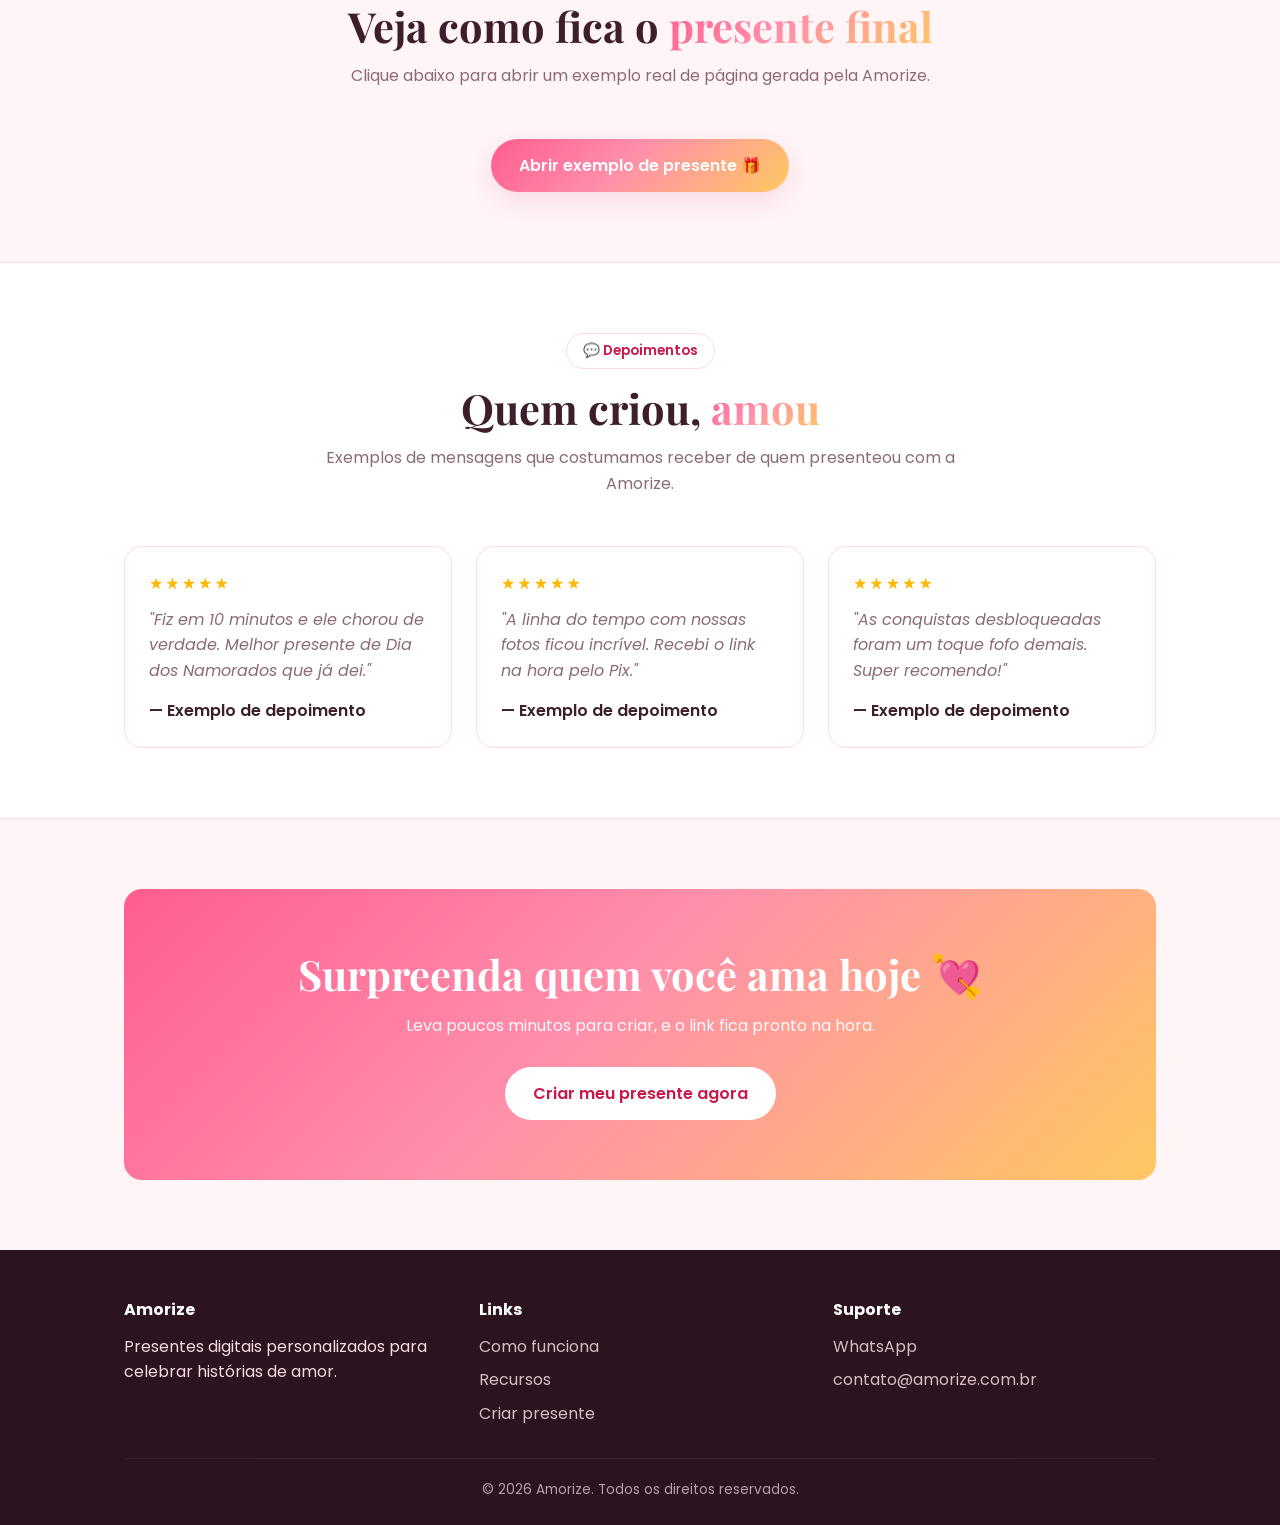
==== commit 4d6c4b02: "Melhora visual: badges com icones, mockup no hero e timeline em cards - Substitui emojis simples por" ====
--- a/index.html
+++ b/index.html
@@ -42,6 +42,24 @@
         <a href="#exemplo" class="btn btn-secondary">Ver um exemplo</a>
       </div>
       <p class="price-tag">A partir de <strong>R$ 19,90</strong> · entrega imediata por Pix</p>
+
+      <div class="hero-mockup">
+        <div class="phone-frame">
+          <div class="mockup-names">Você 💕 Seu Amor</div>
+          <div class="mockup-since">Juntos desde 12 de junho de 2022</div>
+          <div class="mockup-counter">
+            <div class="mockup-counter-item"><span>4</span><small>anos</small></div>
+            <div class="mockup-counter-item"><span>0</span><small>meses</small></div>
+            <div class="mockup-counter-item"><span>0</span><small>dias</small></div>
+          </div>
+          <div class="mockup-msg">💌 "Cada dia com você é um novo capítulo da nossa história de amor..."</div>
+          <div class="mockup-badges">
+            <span class="mockup-badge">🏆 1 ano</span>
+            <span class="mockup-badge">🔥 100 dias</span>
+            <span class="mockup-badge">💎 1000 dias</span>
+          </div>
+        </div>
+      </div>
     </div>
   </section>
 
@@ -55,25 +73,25 @@
       <div class="steps">
         <div class="step-card">
           <div class="step-number">1</div>
-          <div class="emoji">✍️</div>
+          <div class="icon-badge">✍️</div>
           <h3>Conte a sua história</h3>
           <p>Preencha os nomes do casal, a data em que tudo começou e escolha o estilo visual.</p>
         </div>
         <div class="step-card">
           <div class="step-number">2</div>
-          <div class="emoji">📸</div>
+          <div class="icon-badge">📸</div>
           <h3>Personalize cada detalhe</h3>
           <p>Adicione fotos, uma mensagem especial, a trilha sonora de vocês e os marcos da relação.</p>
         </div>
         <div class="step-card">
           <div class="step-number">3</div>
-          <div class="emoji">⚡</div>
+          <div class="icon-badge">⚡</div>
           <h3>Receba o link e o QR Code</h3>
           <p>Após o pagamento via Pix, você recebe instantaneamente o link da página e um QR Code exclusivo.</p>
         </div>
         <div class="step-card">
           <div class="step-number">4</div>
-          <div class="emoji">💖</div>
+          <div class="icon-badge">💖</div>
           <h3>Emocione quem você ama</h3>
           <p>Envie o presente e prepare-se para os abraços. Uma experiência que vai ficar marcada para sempre.</p>
         </div>
@@ -90,42 +108,42 @@
       </div>
       <div class="features">
         <div class="feature-card">
-          <div class="emoji">⏱️</div>
+          <div class="icon-badge">⏱️</div>
           <h3>Contador em tempo real</h3>
           <p>Anos, meses, dias, horas, minutos e segundos desde o início do relacionamento, atualizados ao vivo.</p>
         </div>
         <div class="feature-card">
-          <div class="emoji">💌</div>
+          <div class="icon-badge">💌</div>
           <h3>Mensagem especial</h3>
           <p>Escreva uma mensagem só sua, revelada com um toque suave de animação na hora certa.</p>
         </div>
         <div class="feature-card">
-          <div class="emoji">🖼️</div>
+          <div class="icon-badge">🖼️</div>
           <h3>Galeria de fotos</h3>
           <p>Monte uma galeria com os melhores momentos do casal, do primeiro encontro até hoje.</p>
         </div>
         <div class="feature-card">
-          <div class="emoji">🎵</div>
+          <div class="icon-badge">🎵</div>
           <h3>Trilha sonora do casal</h3>
           <p>Adicione a música que marcou a relação direto na página, no estilo de um mini player.</p>
         </div>
         <div class="feature-card">
-          <div class="emoji">🏆</div>
+          <div class="icon-badge">🏆</div>
           <h3>Conquistas desbloqueáveis</h3>
           <p>Marcos como "100 dias", "1 ano" e "1000 dias" vão se desbloqueando automaticamente com o tempo.</p>
         </div>
         <div class="feature-card">
-          <div class="emoji">🎞️</div>
+          <div class="icon-badge">🎞️</div>
           <h3>Retrospectiva animada</h3>
           <p>Um carrossel estilo "wrapped" reúne fotos, mensagens e números marcantes da relação.</p>
         </div>
         <div class="feature-card">
-          <div class="emoji">📍</div>
+          <div class="icon-badge">📍</div>
           <h3>Linha do tempo</h3>
           <p>Registre os marcos mais importantes: primeiro encontro, primeira viagem, primeiro "eu te amo".</p>
         </div>
         <div class="feature-card">
-          <div class="emoji">☁️</div>
+          <div class="icon-badge">☁️</div>
           <h3>Para sempre online</h3>
           <p>O presente vai para o ar imediatamente após o pagamento, acessível de qualquer lugar do mundo.</p>
         </div>
--- a/assets/css/style.css
+++ b/assets/css/style.css
@@ -213,6 +213,24 @@
 }
 
 /* =========================================================
+   Ícones em destaque
+   ========================================================= */
+
+.icon-badge {
+  width: 60px;
+  height: 60px;
+  border-radius: 16px;
+  background: var(--gradient);
+  color: #fff;
+  display: flex;
+  align-items: center;
+  justify-content: center;
+  font-size: 1.7rem;
+  margin: 0 auto 16px;
+  box-shadow: var(--shadow);
+}
+
+/* =========================================================
    Hero
    ========================================================= */
 
@@ -278,6 +296,97 @@
   font-size: 1.4rem;
 }
 
+/* mockup de prévia no hero */
+.hero-mockup {
+  max-width: 360px;
+  margin: 48px auto 0;
+  animation: flutuar 6s ease-in-out infinite;
+}
+
+@keyframes flutuar {
+  0%, 100% { transform: translateY(0); }
+  50% { transform: translateY(-10px); }
+}
+
+.phone-frame {
+  background: #fff;
+  border: 1px solid var(--border);
+  border-radius: 28px;
+  padding: 28px 24px;
+  box-shadow: var(--shadow);
+  text-align: center;
+}
+
+.mockup-names {
+  font-family: var(--font-title);
+  font-size: 1.3rem;
+  font-weight: 700;
+  margin-bottom: 4px;
+}
+
+.mockup-since {
+  font-size: 0.85rem;
+  color: var(--text-light);
+  margin-bottom: 18px;
+}
+
+.mockup-counter {
+  display: flex;
+  gap: 10px;
+  justify-content: center;
+  margin-bottom: 18px;
+}
+
+.mockup-counter-item {
+  background: var(--gradient);
+  color: #fff;
+  border-radius: 12px;
+  padding: 10px 16px;
+  min-width: 64px;
+}
+
+.mockup-counter-item span {
+  display: block;
+  font-size: 1.5rem;
+  font-weight: 700;
+  font-family: var(--font-title);
+}
+
+.mockup-counter-item small {
+  font-size: 0.65rem;
+  text-transform: uppercase;
+  letter-spacing: 0.04em;
+  opacity: 0.9;
+}
+
+.mockup-msg {
+  background: var(--bg);
+  border: 1px solid var(--border);
+  border-radius: 12px;
+  padding: 14px;
+  font-size: 0.85rem;
+  color: var(--text-light);
+  font-style: italic;
+  margin-bottom: 16px;
+}
+
+.mockup-badges {
+  display: flex;
+  gap: 8px;
+  justify-content: center;
+  flex-wrap: wrap;
+}
+
+.mockup-badge {
+  background: #fff;
+  border: 1px solid var(--border);
+  border-radius: 999px;
+  padding: 6px 14px;
+  font-size: 0.75rem;
+  font-weight: 600;
+  white-space: nowrap;
+}
+
 /* =========================================================
    Seções genéricas
    ========================================================= */
@@ -350,11 +459,6 @@
   margin: 0 auto 16px;
 }
 
-.step-card .emoji {
-  font-size: 2.4rem;
-  margin-bottom: 12px;
-}
-
 .step-card h3 {
   font-size: 1.1rem;
   margin-bottom: 8px;
@@ -380,11 +484,6 @@
   border: 1px solid var(--border);
   border-radius: var(--radius);
   padding: 28px;
-}
-
-.feature-card .emoji {
-  font-size: 2rem;
-  margin-bottom: 12px;
 }
 
 .feature-card h3 {
@@ -914,9 +1013,12 @@
   box-shadow: var(--shadow);
 }
 
-.achievement .icon {
-  font-size: 1.8rem;
-  margin-bottom: 8px;
+.achievement .icon-badge {
+  width: 44px;
+  height: 44px;
+  border-radius: 12px;
+  font-size: 1.3rem;
+  margin: 0 auto 8px;
 }
 
 .achievement .title {
@@ -925,37 +1027,66 @@
 }
 
 .achievement.locked {
-  opacity: 0.35;
-  filter: grayscale(1);
-}
+  opacity: 0.4;
+}
+
+.achievement.locked .icon-badge {
+  background: #e9dde2;
+  color: var(--text-light);
+}
+
+/* paleta de cores das conquistas desbloqueadas */
+.achievement.c1 .icon-badge { background: linear-gradient(135deg, #ffd166, #ffb703); }
+.achievement.c2 .icon-badge { background: linear-gradient(135deg, #ff5d8f, #ff8fab); }
+.achievement.c3 .icon-badge { background: linear-gradient(135deg, #9d4edd, #c77dff); }
+.achievement.c4 .icon-badge { background: linear-gradient(135deg, #4cc9f0, #4895ef); }
 
 /* linha do tempo */
 .timeline {
-  position: relative;
-  padding-left: 28px;
-  border-left: 3px solid var(--primary);
+  display: flex;
+  flex-direction: column;
+  gap: 16px;
 }
 
 .timeline-item {
-  position: relative;
-  margin-bottom: 28px;
-}
-
-.timeline-item::before {
-  content: '';
-  position: absolute;
-  left: -38px;
-  top: 4px;
-  width: 16px;
-  height: 16px;
+  display: flex;
+  align-items: center;
+  gap: 16px;
+  background: #fff;
+  border: 1px solid var(--border);
+  border-radius: 16px;
+  padding: 16px;
+  box-shadow: var(--shadow);
+}
+
+.timeline-marker {
+  flex-shrink: 0;
+  width: 40px;
+  height: 40px;
   border-radius: 50%;
   background: var(--gradient);
-  border: 3px solid #fff;
-  box-shadow: var(--shadow);
+  color: #fff;
+  display: flex;
+  align-items: center;
+  justify-content: center;
+  font-weight: 700;
+  font-family: var(--font-title);
+}
+
+.timeline-photo {
+  flex-shrink: 0;
+  width: 64px;
+  height: 64px;
+  border-radius: 12px;
+  object-fit: cover;
+}
+
+.timeline-text {
+  flex: 1;
 }
 
 .timeline-item .date {
-  font-size: 0.8rem;
+  font-size: 0.75rem;
   font-weight: 700;
   color: var(--primary-dark);
   text-transform: uppercase;
@@ -964,12 +1095,12 @@
 
 .timeline-item h4 {
   font-size: 1.05rem;
-  margin: 4px 0;
+  margin: 2px 0;
 }
 
 .timeline-item p {
   color: var(--text-light);
-  font-size: 0.95rem;
+  font-size: 0.9rem;
 }
 
 /* retrospectiva */
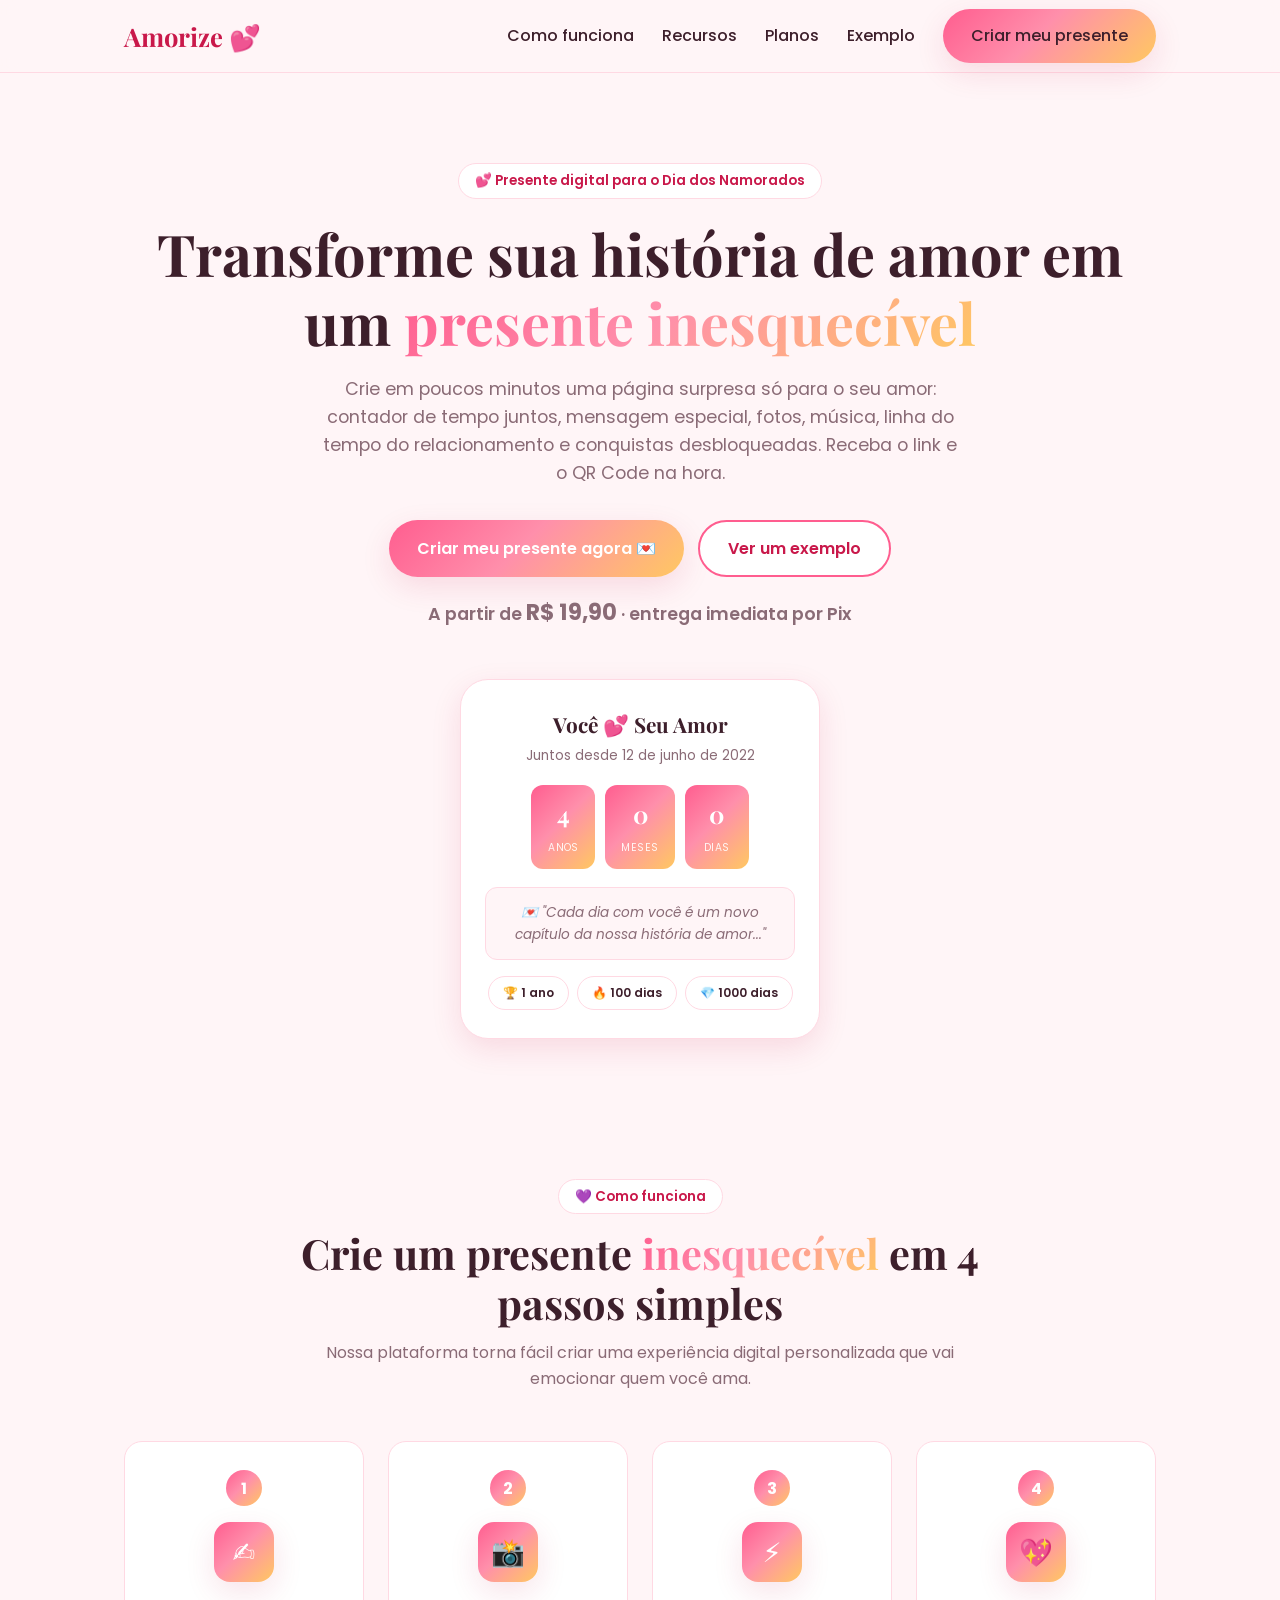
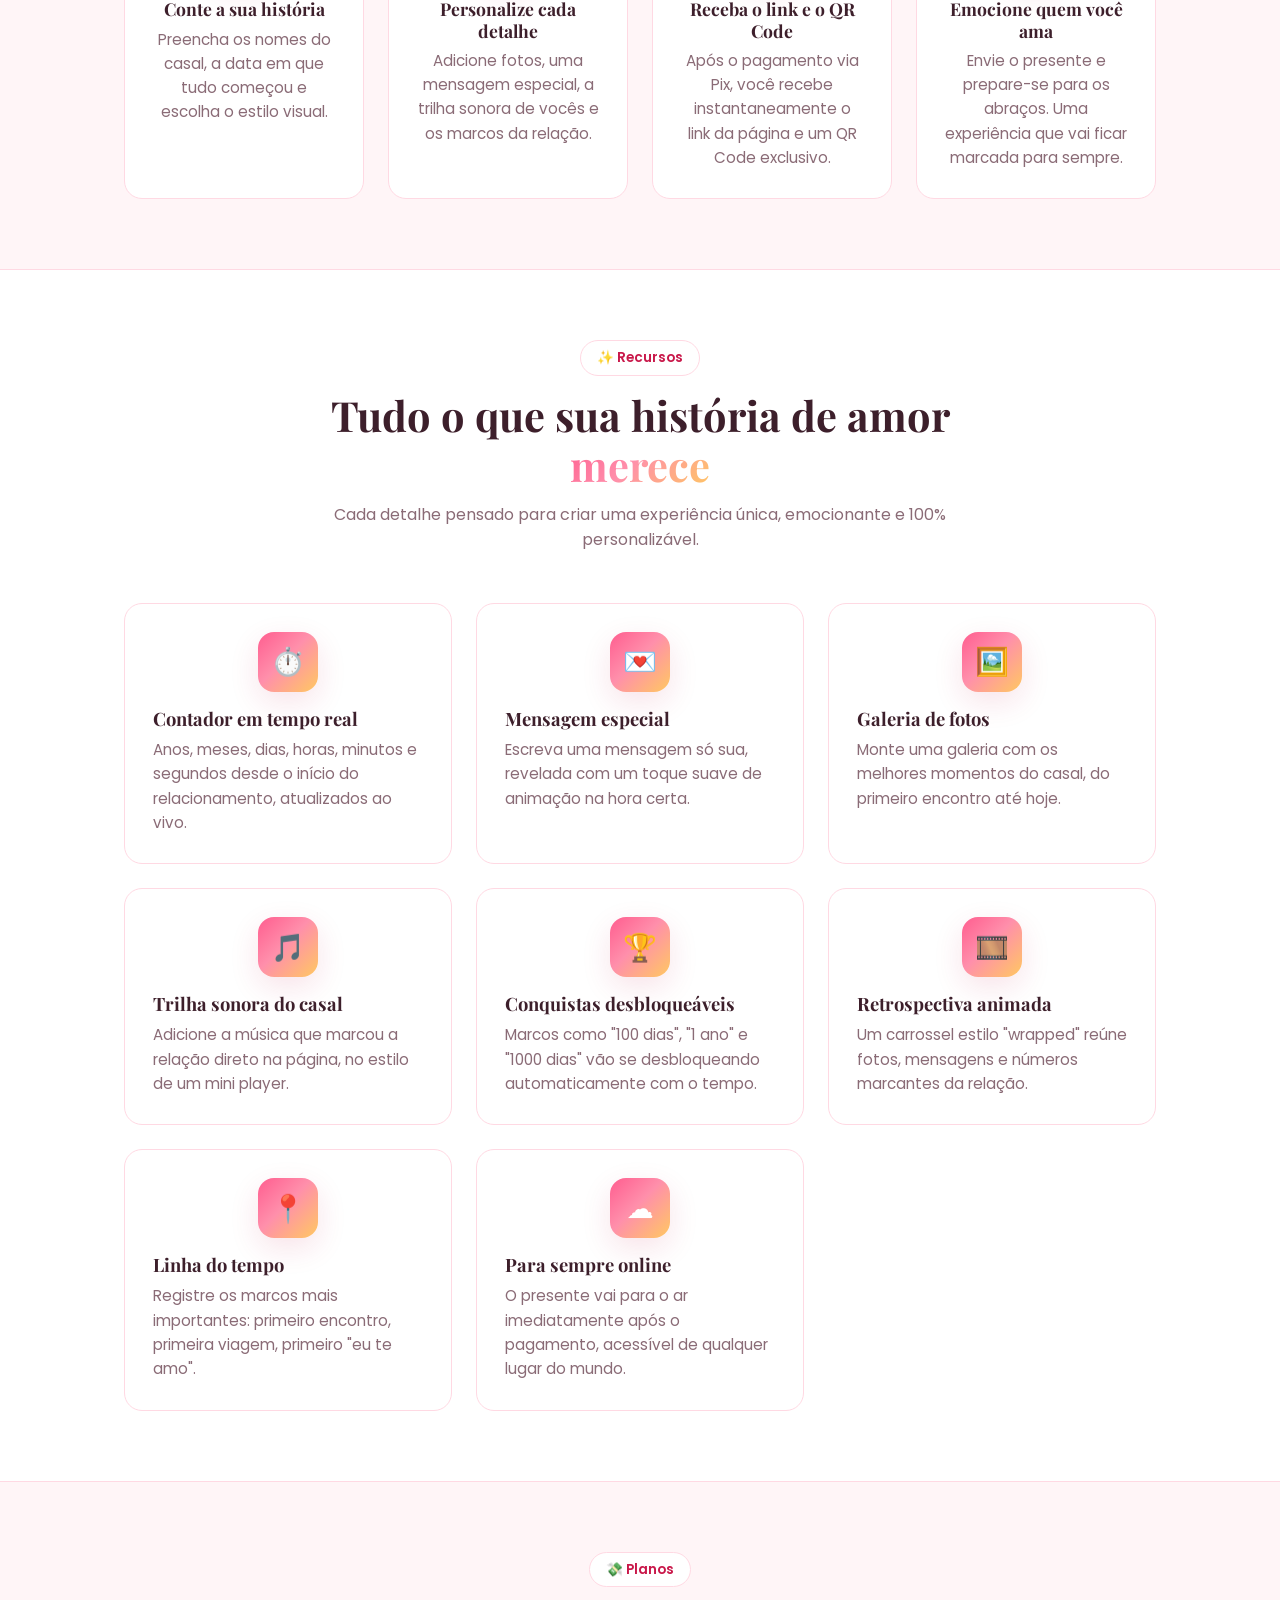
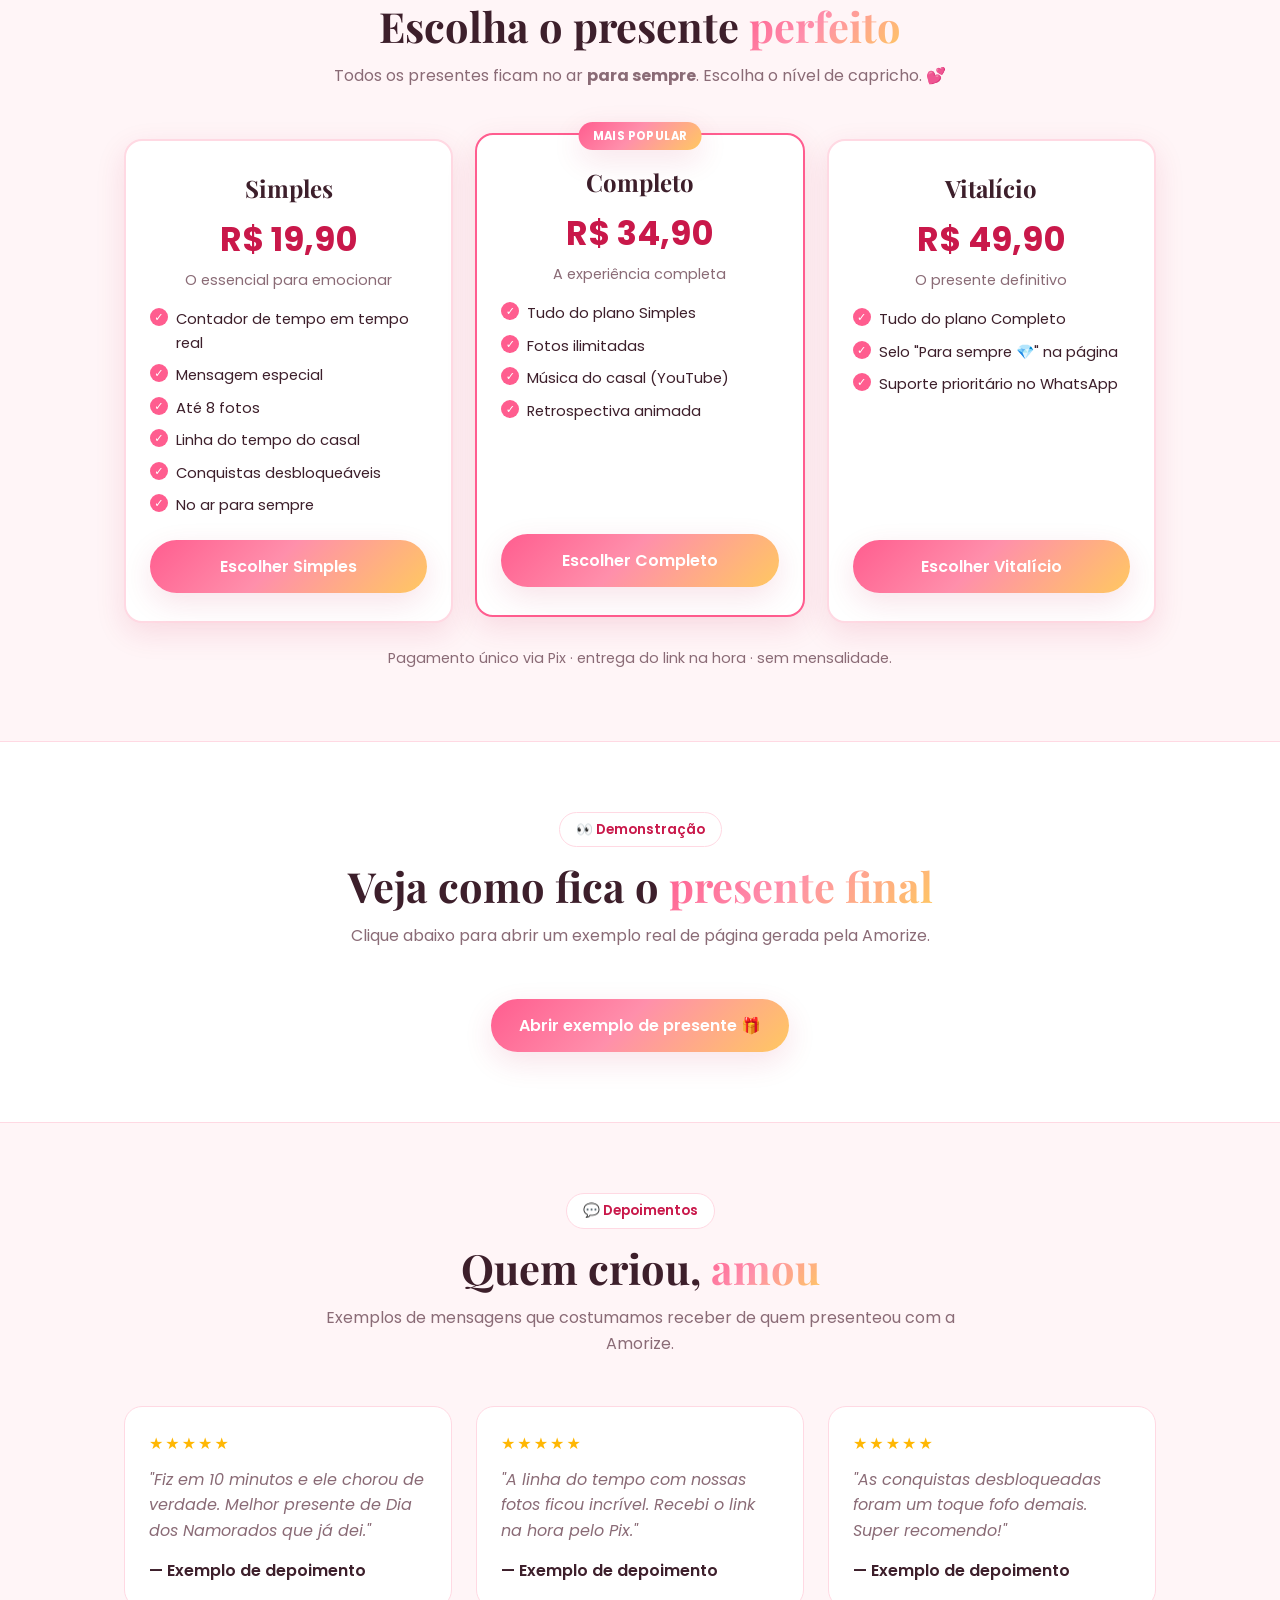
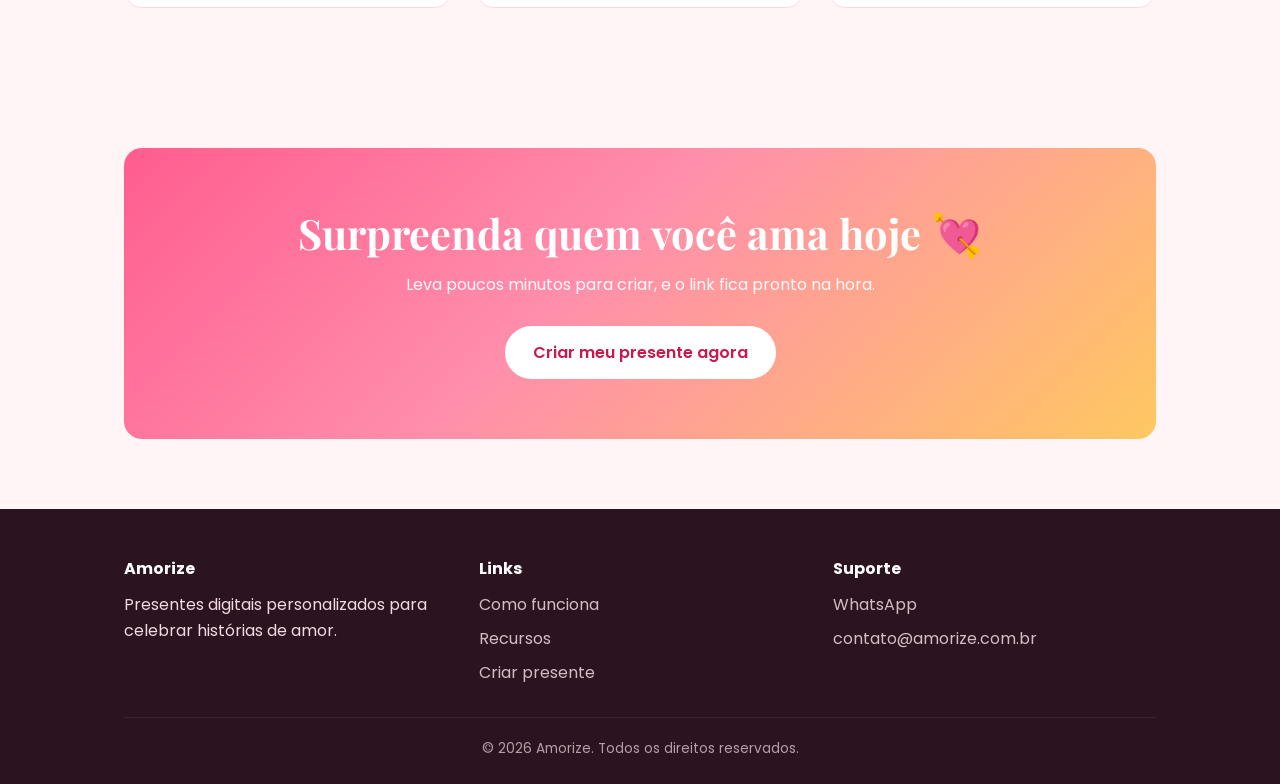
==== commit c60061e2: "Adiciona 3 planos (Simples/Completo/Vitalicio) com recursos por plano - config.js: estrutura de plan" ====
--- a/index.html
+++ b/index.html
@@ -17,8 +17,8 @@
       <nav class="nav-links">
         <a href="#como-funciona">Como funciona</a>
         <a href="#recursos">Recursos</a>
+        <a href="#planos">Planos</a>
         <a href="#exemplo">Exemplo</a>
-        <a href="#depoimentos">Depoimentos</a>
         <a href="criar.html" class="btn btn-primary">Criar meu presente</a>
       </nav>
       <button class="nav-toggle" aria-label="Abrir menu">
@@ -151,7 +151,19 @@
     </div>
   </section>
 
-  <section id="exemplo">
+  <section id="planos">
+    <div class="container">
+      <div class="section-header">
+        <span class="tag">💸 Planos</span>
+        <h2>Escolha o presente <span class="accent">perfeito</span></h2>
+        <p>Todos os presentes ficam no ar <strong>para sempre</strong>. Escolha o nível de capricho. 💕</p>
+      </div>
+      <div class="plans" id="plans-landing"></div>
+      <p class="plans-note">Pagamento único via Pix · entrega do link na hora · sem mensalidade.</p>
+    </div>
+  </section>
+
+  <section id="exemplo" class="section-alt">
     <div class="container">
       <div class="section-header">
         <span class="tag">👀 Demonstração</span>
@@ -164,7 +176,7 @@
     </div>
   </section>
 
-  <section id="depoimentos" class="section-alt">
+  <section id="depoimentos">
     <div class="container">
       <div class="section-header">
         <span class="tag">💬 Depoimentos</span>
@@ -255,8 +267,27 @@
         { data: '2023-12-24', titulo: 'Primeira viagem juntos', texto: 'Uma virada de ano inesquecível.' },
       ],
       tema: 'rosa',
+      plano: 'vitalicio',
     };
     document.getElementById('link-exemplo').href = `presente.html?d=${amzEncode(exemploDados)}`;
+
+    // Renderiza os cards de planos a partir da configuração central
+    const plansContainer = document.getElementById('plans-landing');
+    AMORIZE_CONFIG.planos.forEach((plano) => {
+      const card = document.createElement('div');
+      card.className = `plan-card${plano.destaque ? ' destaque' : ''}`;
+      const recursos = plano.recursos.map((r) => `<li>${r}</li>`).join('');
+      const selo = plano.destaque ? '<span class="plan-badge">Mais popular</span>' : '';
+      card.innerHTML = `
+        ${selo}
+        <div class="plan-name">${plano.nome}</div>
+        <div class="plan-price">${amzPrecoFormatado(plano.preco)}</div>
+        <div class="plan-resumo">${plano.resumo}</div>
+        <ul class="plan-features">${recursos}</ul>
+        <a href="criar.html" class="btn btn-primary">Escolher ${plano.nome}</a>
+      `;
+      plansContainer.appendChild(card);
+    });
   </script>
 </body>
 </html>
--- a/assets/css/style.css
+++ b/assets/css/style.css
@@ -1245,3 +1245,180 @@
     padding: 24px;
   }
 }
+
+/* =========================================================
+   Planos (landing + formulário)
+   ========================================================= */
+
+.plans,
+.plan-options {
+  display: grid;
+  grid-template-columns: repeat(auto-fit, minmax(240px, 1fr));
+  gap: 22px;
+  align-items: stretch;
+}
+
+.plan-card {
+  position: relative;
+  background: var(--card);
+  border: 2px solid var(--border);
+  border-radius: var(--radius);
+  padding: 28px 24px;
+  box-shadow: var(--shadow);
+  display: flex;
+  flex-direction: column;
+  text-align: center;
+}
+
+.plan-card.destaque {
+  border-color: var(--primary);
+  transform: translateY(-6px);
+}
+
+.plan-badge {
+  position: absolute;
+  top: -13px;
+  left: 50%;
+  transform: translateX(-50%);
+  background: var(--gradient);
+  color: #fff;
+  font-size: 0.72rem;
+  font-weight: 700;
+  letter-spacing: 0.4px;
+  text-transform: uppercase;
+  padding: 5px 14px;
+  border-radius: 999px;
+  white-space: nowrap;
+  box-shadow: var(--shadow);
+}
+
+.plan-name {
+  font-family: var(--font-title);
+  font-size: 1.5rem;
+  font-weight: 700;
+  color: var(--text);
+}
+
+.plan-price {
+  font-size: 2.1rem;
+  font-weight: 700;
+  color: var(--primary-dark);
+  margin: 6px 0 2px;
+}
+
+.plan-resumo {
+  color: var(--text-light);
+  font-size: 0.9rem;
+  margin-bottom: 16px;
+}
+
+.plan-features {
+  list-style: none;
+  text-align: left;
+  margin: 0 0 22px;
+  padding: 0;
+  display: flex;
+  flex-direction: column;
+  gap: 9px;
+  flex: 1;
+}
+
+.plan-features li {
+  position: relative;
+  padding-left: 26px;
+  font-size: 0.92rem;
+  color: var(--text);
+}
+
+.plan-features li::before {
+  content: '✓';
+  position: absolute;
+  left: 0;
+  top: 0;
+  width: 18px;
+  height: 18px;
+  line-height: 18px;
+  text-align: center;
+  font-size: 0.7rem;
+  font-weight: 700;
+  color: #fff;
+  background: var(--primary);
+  border-radius: 50%;
+}
+
+.plan-card .btn {
+  width: 100%;
+  margin-top: auto;
+}
+
+.plans-note {
+  text-align: center;
+  color: var(--text-light);
+  font-size: 0.9rem;
+  margin-top: 24px;
+}
+
+/* Seleção de plano dentro do formulário */
+.plan-options .plan-card {
+  cursor: pointer;
+  box-shadow: none;
+  transition: border-color 0.15s ease, box-shadow 0.15s ease;
+}
+
+.plan-options .plan-card input[type='radio'] {
+  display: none;
+}
+
+.plan-options .plan-card.selected {
+  border-color: var(--primary-dark);
+  box-shadow: var(--shadow);
+}
+
+.plan-options .plan-card.destaque {
+  transform: none;
+}
+
+/* Resumo do plano na tela de pagamento */
+.plan-chosen {
+  display: inline-block;
+  background: var(--bg);
+  border: 1px solid var(--border);
+  color: var(--primary-dark);
+  font-weight: 600;
+  font-size: 0.85rem;
+  padding: 5px 14px;
+  border-radius: 999px;
+  margin-bottom: 10px;
+}
+
+/* Inputs de foto dinâmicos */
+.foto-input {
+  width: 100%;
+  padding: 12px 14px;
+  border: 2px solid var(--border);
+  border-radius: 12px;
+  font-family: inherit;
+  font-size: 0.95rem;
+  margin-bottom: 10px;
+  background: #fff;
+  color: var(--text);
+}
+
+.foto-input:focus {
+  outline: none;
+  border-color: var(--primary);
+}
+
+/* Selo "Para sempre" (plano vitalício) na página do presente */
+.forever-badge {
+  display: inline-block;
+  margin-top: 14px;
+  background: rgba(255, 255, 255, 0.22);
+  border: 1px solid rgba(255, 255, 255, 0.5);
+  color: #fff;
+  font-weight: 600;
+  font-size: 0.85rem;
+  padding: 6px 16px;
+  border-radius: 999px;
+  backdrop-filter: blur(4px);
+}
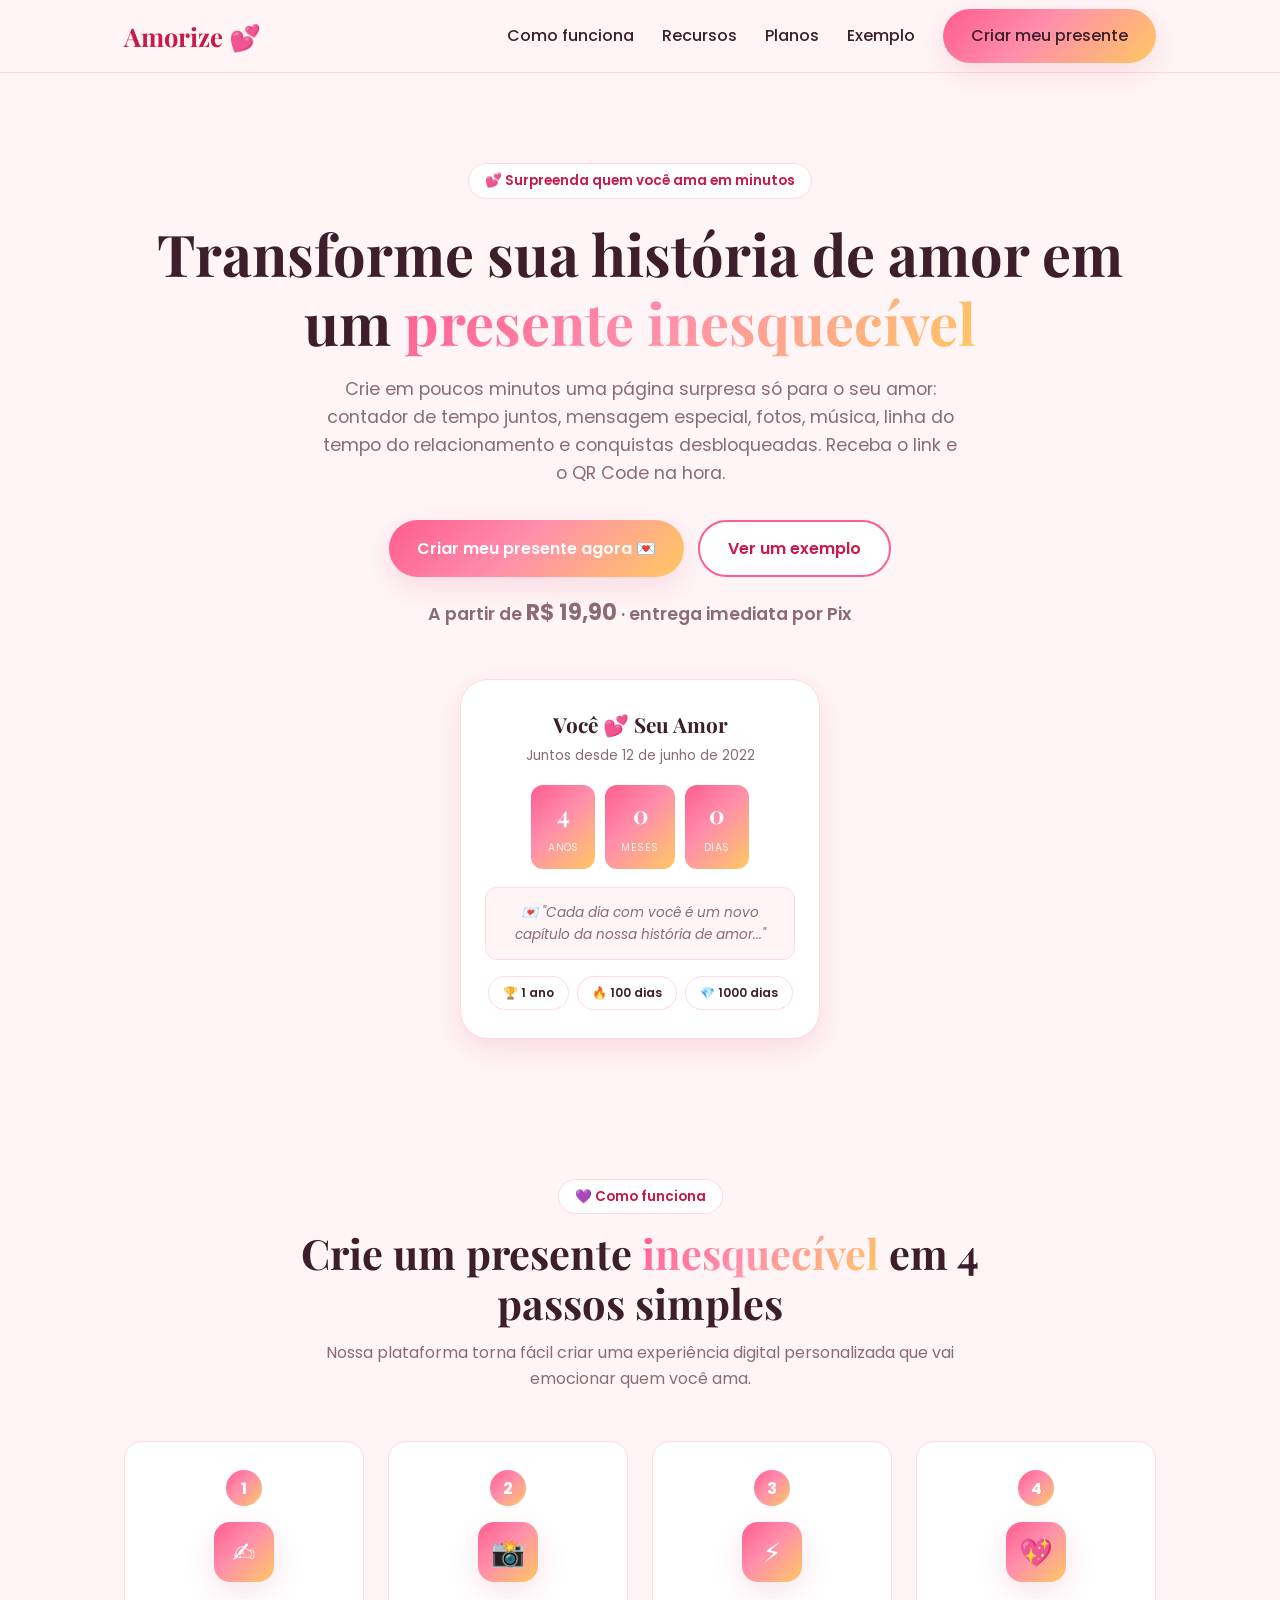
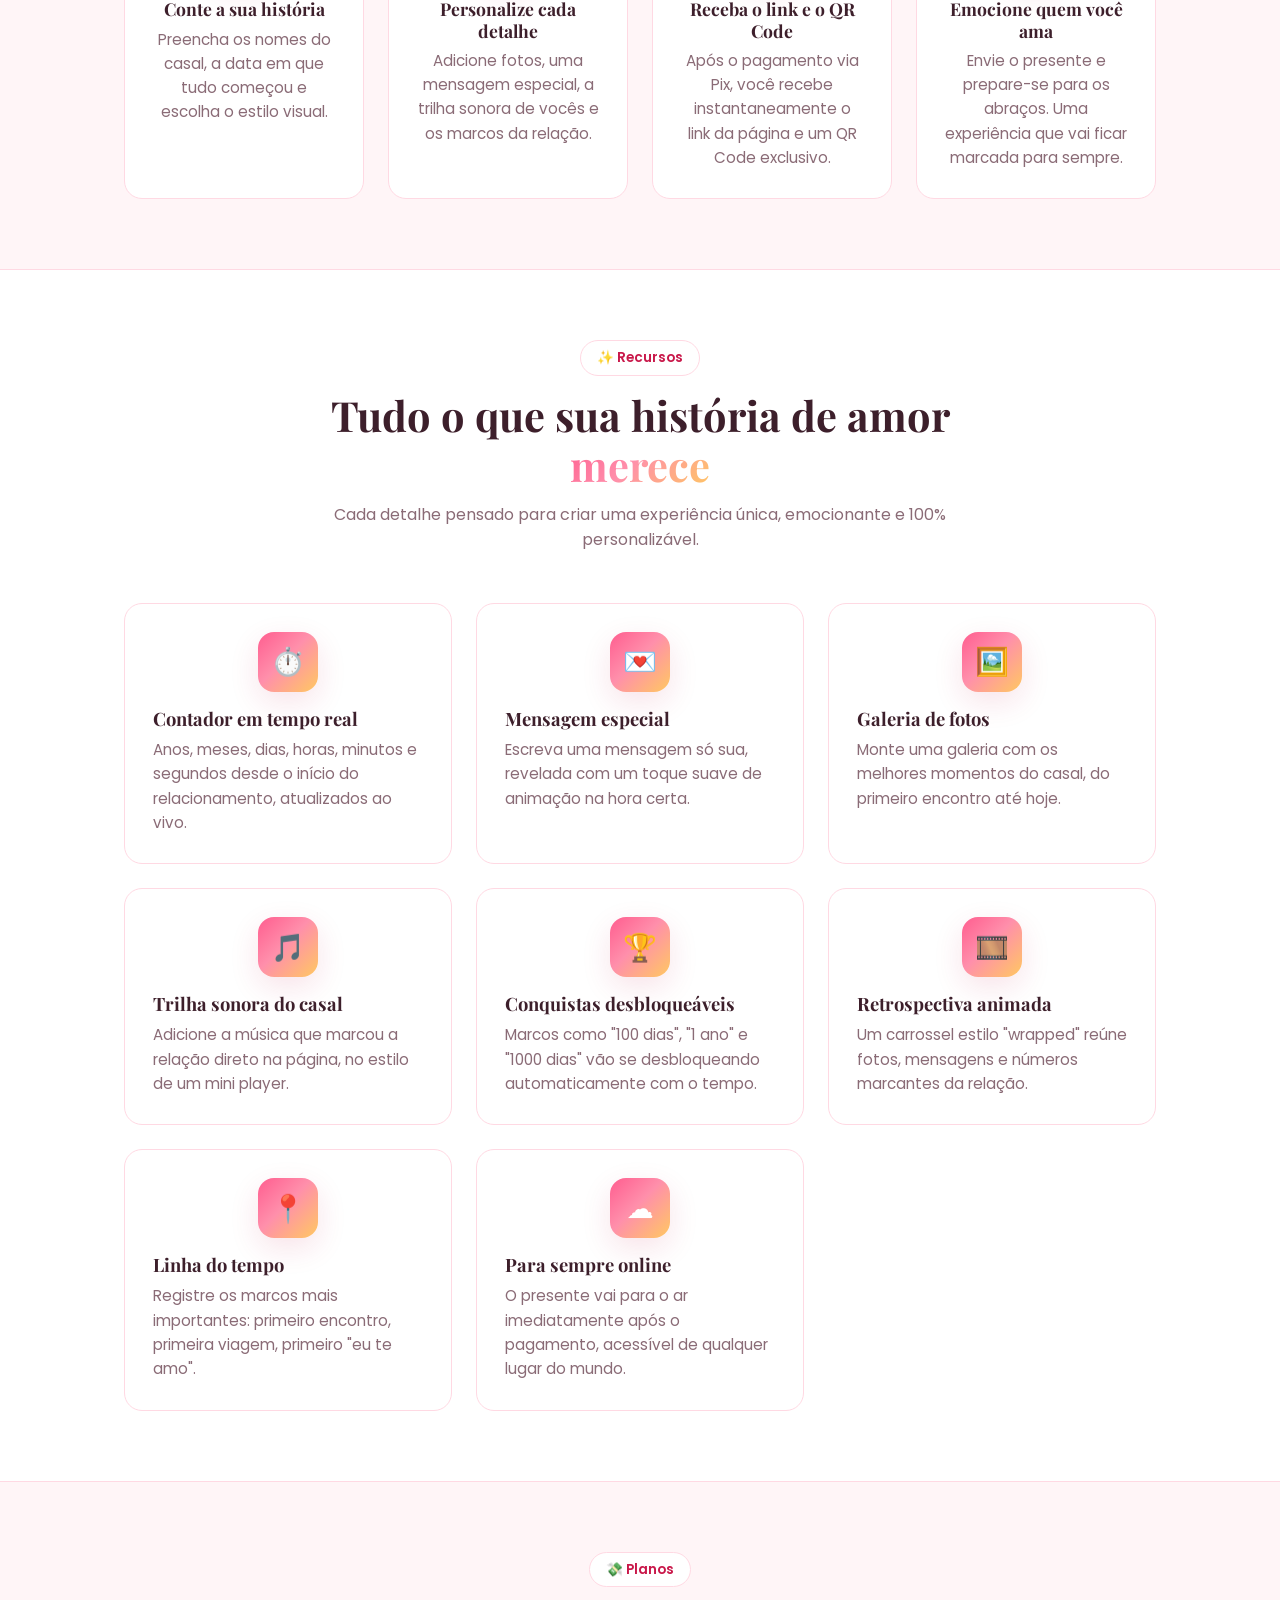
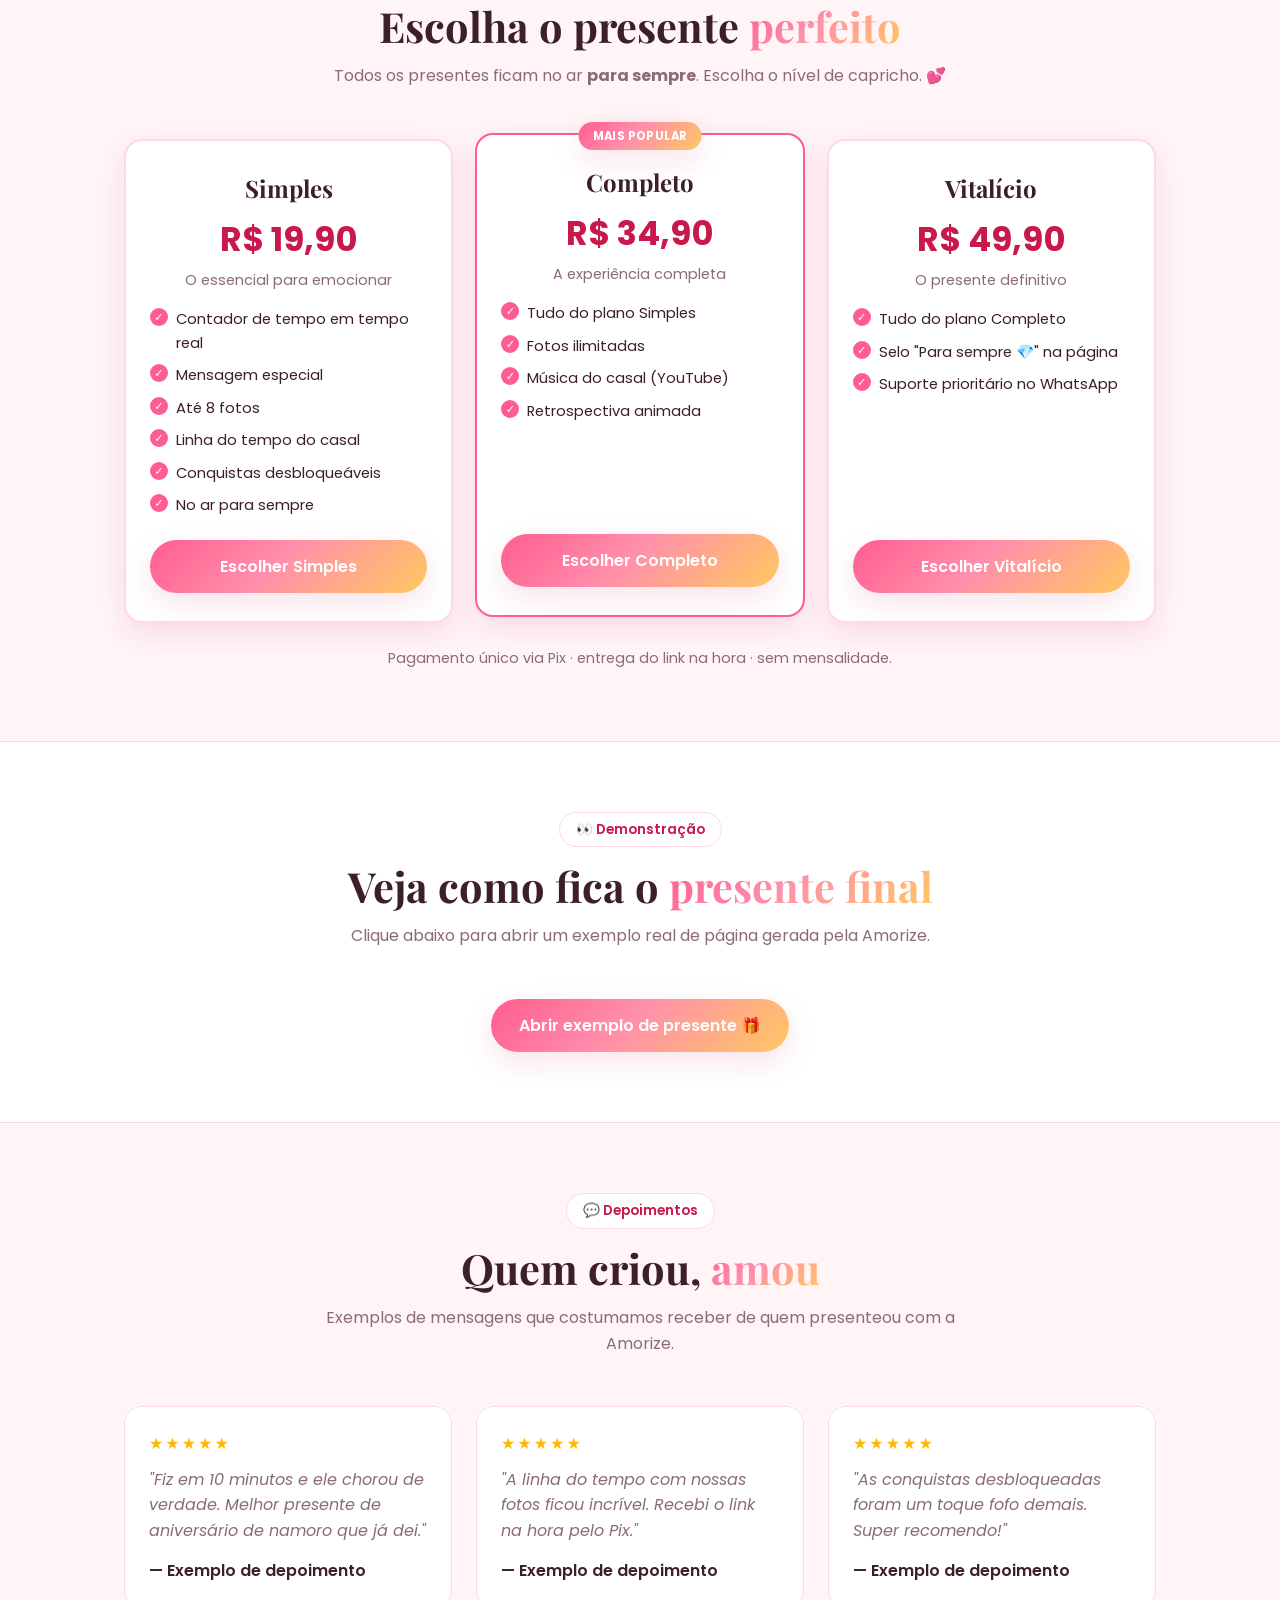
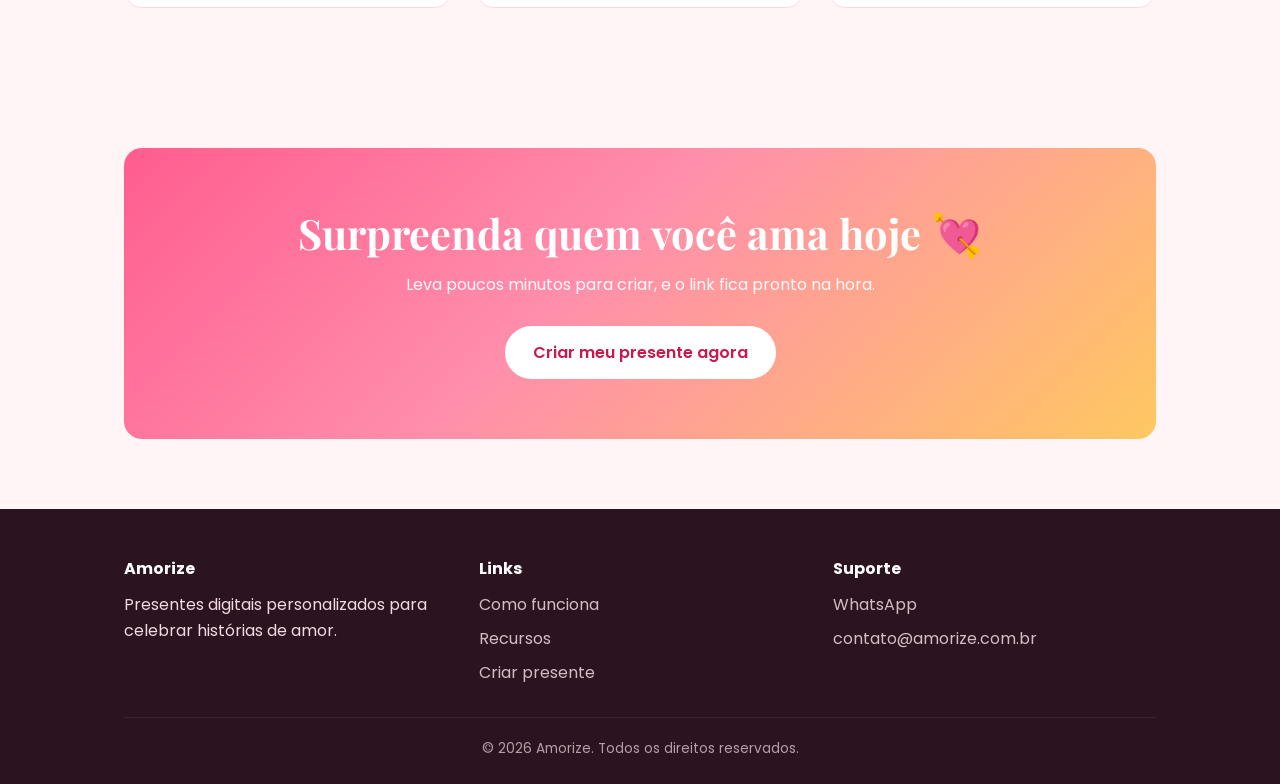
==== commit eb781c9d: "﻿Add Meta Pixel tracking and switch copy to evergreen - pixel.js (id 2047566616644325) loaded in hea" ====
--- a/index.html
+++ b/index.html
@@ -3,11 +3,12 @@
 <head>
   <meta charset="UTF-8" />
   <meta name="viewport" content="width=device-width, initial-scale=1.0" />
-  <title>Amorize — Presente digital personalizado para o Dia dos Namorados</title>
-  <meta name="description" content="Crie em minutos uma página surpresa personalizada para quem você ama: contador de tempo juntos, mensagem especial, fotos, música, linha do tempo e conquistas." />
+  <title>Amorize — Presente digital personalizado para quem você ama</title>
+  <meta name="description" content="Crie em minutos uma página surpresa para o seu amor: contador de tempo juntos, mensagem especial, fotos, música e linha do tempo. Perfeito para aniversário de namoro, mêsversário ou só pra surpreender." />
   <link rel="preconnect" href="https://fonts.googleapis.com" />
   <link href="https://fonts.googleapis.com/css2?family=Playfair+Display:wght@600;700&family=Poppins:wght@400;500;600;700&display=swap" rel="stylesheet" />
   <link rel="stylesheet" href="assets/css/style.css" />
+  <script src="assets/js/pixel.js"></script>
 </head>
 <body>
 
@@ -30,7 +31,7 @@
   <section class="hero">
     <div class="hearts-bg" data-quantidade="18"></div>
     <div class="container">
-      <span class="tag">💕 Presente digital para o Dia dos Namorados</span>
+      <span class="tag">💕 Surpreenda quem você ama em minutos</span>
       <h1>Transforme sua história de amor em um <span>presente inesquecível</span></h1>
       <p>
         Crie em poucos minutos uma página surpresa só para o seu amor: contador de tempo juntos,
@@ -187,7 +188,7 @@
       <div class="testimonials">
         <div class="testimonial-card">
           <div class="stars">★★★★★</div>
-          <p>"Fiz em 10 minutos e ele chorou de verdade. Melhor presente de Dia dos Namorados que já dei."</p>
+          <p>"Fiz em 10 minutos e ele chorou de verdade. Melhor presente de aniversário de namoro que já dei."</p>
           <div class="author">— Exemplo de depoimento</div>
         </div>
         <div class="testimonial-card">
@@ -258,7 +259,7 @@
       para: 'Maria',
       data: '2022-06-12',
       mensagem:
-        'E pensar que tudo começou do nada... ✨ Olha só pra gente agora, escrevendo nossa própria história. Te amo mais a cada dia que passa, feliz Dia dos Namorados, meu amor!',
+        'E pensar que tudo começou do nada... ✨ Olha só pra gente agora, escrevendo nossa própria história. Te amo mais a cada dia que passa, meu amor!',
       musica: 'dQw4w9WgXcQ',
       fotos: [],
       linha: [
--- a/assets/css/style.css
+++ b/assets/css/style.css
@@ -1422,3 +1422,18 @@
   border-radius: 999px;
   backdrop-filter: blur(4px);
 }
+
+/* Spinner da página de confirmação de pagamento */
+.spinner {
+  width: 38px;
+  height: 38px;
+  margin: 20px auto 0;
+  border: 4px solid var(--border);
+  border-top-color: var(--primary);
+  border-radius: 50%;
+  animation: amz-spin 0.9s linear infinite;
+}
+
+@keyframes amz-spin {
+  to { transform: rotate(360deg); }
+}
